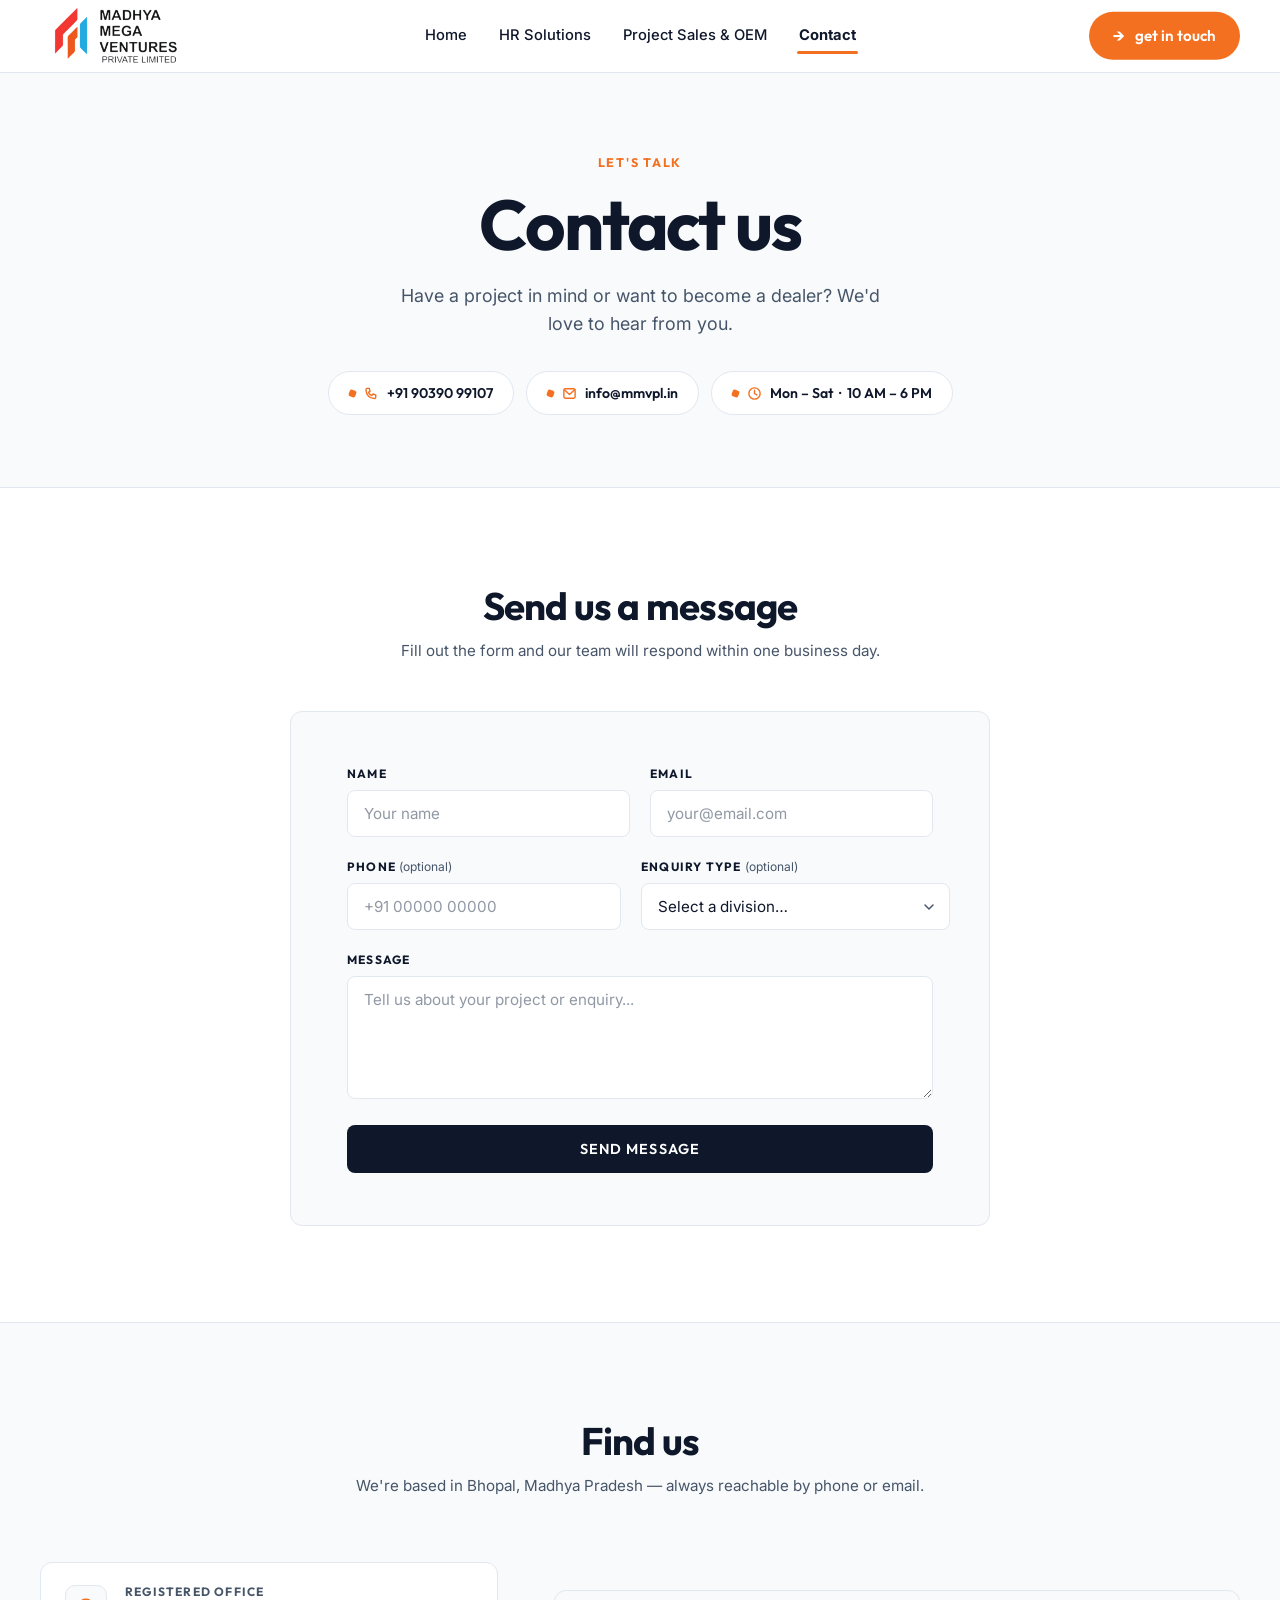
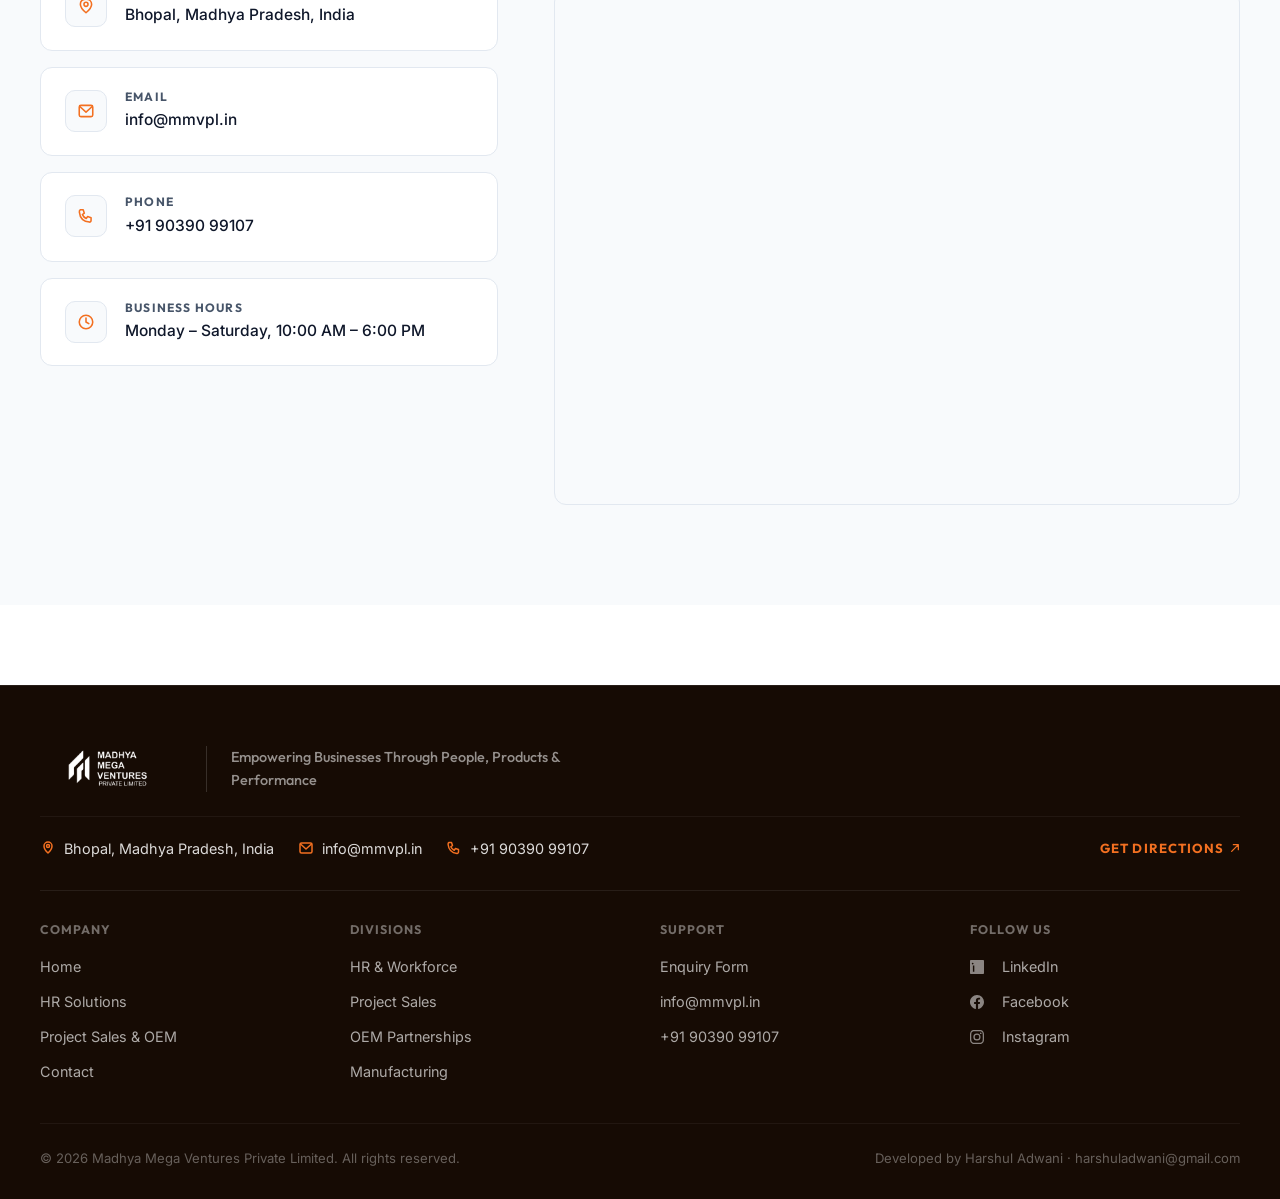
==== Contact.html @ 1be4a516 "updated website" ====
<!DOCTYPE html>
<html lang="en">
<head>
  <meta charset="UTF-8" />
  <meta name="viewport" content="width=device-width, initial-scale=1.0" />
  <title>Contact Us — Madhya Mega Ventures Pvt Ltd</title>
  <meta name="description" content="Get in touch with MMVPL for HR & staffing, electrical & hardware project enquiries, OEM partnerships, or manufacturing orders. Based in Bhopal, Madhya Pradesh." />
  <link rel="preconnect" href="https://fonts.googleapis.com">
  <link rel="preconnect" href="https://fonts.gstatic.com" crossorigin>
  <link href="https://fonts.googleapis.com/css2?family=DM+Serif+Display&family=Outfit:wght@500;600;700;800&family=Inter:wght@400;500;600&display=swap" rel="stylesheet">
  <link rel="stylesheet" href="style.css" />
  <style>
    /* ── Scroll reveal ── */
    .reveal { opacity:0; transform:translateY(32px); transition: opacity .7s cubic-bezier(0.22,1,0.36,1), transform .7s cubic-bezier(0.22,1,0.36,1); }
    .reveal.visible { opacity:1; transform:none; }
    .d1{transition-delay:.08s} .d2{transition-delay:.18s} .d3{transition-delay:.28s} .d4{transition-delay:.38s}

    /* ── Page hero ── */
    .contact-hero {
      padding: 80px 0 72px;
      text-align: center;
      border-bottom: 1px solid var(--line);
      background: var(--bg-soft);
    }
    .contact-eyebrow {
      font-family: var(--ff-display);
      font-size: 0.78rem;
      font-weight: 700;
      letter-spacing: 0.14em;
      text-transform: uppercase;
      color: var(--accent);
      margin-bottom: 14px;
    }
    .contact-hero h1 {
      font-size: clamp(2.8rem, 5.5vw, 4.4rem);
      line-height: 1.06;
      letter-spacing: -0.03em;
      max-width: 18ch;
      margin: 0 auto;
    }
    .contact-hero .lede {
      margin: 20px auto 0;
      max-width: 46ch;
      text-align: center;
    }
    .hero-chips {
      display: flex;
      gap: 12px;
      justify-content: center;
      flex-wrap: wrap;
      margin-top: 32px;
    }
    .chip {
      display: inline-flex;
      align-items: center;
      gap: 8px;
      padding: 10px 20px;
      border-radius: var(--radius-pill);
      border: 1px solid var(--line);
      background: var(--bg);
      font-family: var(--ff-display);
      font-size: 0.88rem;
      font-weight: 600;
      color: var(--ink);
      text-decoration: none;
      transition: border-color .2s, background .2s, transform .2s;
    }
    .chip svg { width:15px; height:15px; color:var(--accent); flex-shrink:0; }
    .chip:hover { background: var(--card); border-color: var(--accent); transform: translateY(-2px); }

    /* ── Section 1: Form (centred) ── */
    .form-section {
      padding: 96px 0;
    }
    .form-section .container {
      max-width: 780px;
    }
    .form-section-head {
      text-align: center;
      margin-bottom: 48px;
    }
    .form-section-head h2 {
      font-size: clamp(1.8rem, 3vw, 2.4rem);
      margin-bottom: 10px;
    }
    .form-section-head p {
      font-size: 0.95rem;
      color: var(--ink-soft);
    }

    /* form panel */
    .form-panel {
      background: var(--bg-soft);
      border: 1px solid var(--line);
      border-radius: var(--radius-lg);
      padding: 52px 56px;
    }
    .form-row-split {
      display: grid;
      grid-template-columns: 1fr 1fr;
      gap: 20px;
    }
    .form-row {
      display: flex;
      flex-direction: column;
      gap: 7px;
      margin-bottom: 22px;
    }
    .form-row label {
      font-family: var(--ff-display);
      font-weight: 700;
      font-size: 0.75rem;
      letter-spacing: 0.1em;
      text-transform: uppercase;
      color: var(--ink);
    }
    .form-optional {
      font-weight: 400;
      font-size: 0.75rem;
      color: var(--ink-soft);
      text-transform: none;
      letter-spacing: 0;
      font-family: var(--ff-body);
    }
    .form-row input,
    .form-row textarea,
    .form-row select {
      font-family: var(--ff-body);
      font-size: 0.95rem;
      padding: 13px 16px;
      border-radius: var(--radius-md);
      border: 1px solid var(--line);
      background: var(--bg);
      color: var(--ink);
      resize: vertical;
      transition: border-color .18s, box-shadow .18s;
    }
    .form-row input::placeholder,
    .form-row textarea::placeholder { color: var(--ink-soft); opacity: .6; }
    .form-row input:focus,
    .form-row textarea:focus,
    .form-row select:focus {
      outline: none;
      border-color: var(--accent);
      box-shadow: 0 0 0 3px color-mix(in srgb, var(--accent) 15%, transparent);
    }
    .form-row select {
      appearance: none;
      background-image: url("data:image/svg+xml,%3Csvg xmlns='http://www.w3.org/2000/svg' width='12' height='12' viewBox='0 0 12 12'%3E%3Cpath d='M2 4l4 4 4-4' stroke='%23475569' stroke-width='1.5' fill='none' stroke-linecap='round' stroke-linejoin='round'/%3E%3C/svg%3E");
      background-repeat: no-repeat;
      background-position: right 14px center;
      padding-right: 38px;
      cursor: pointer;
    }
    .form-submit-btn {
      width: 100%;
      justify-content: center;
      font-size: 0.9rem;
      letter-spacing: 0.07em;
      padding: 15px 32px;
      border-radius: var(--radius-md);
      margin-top: 4px;
    }
    .form-success {
      margin-top: 16px;
      padding: 14px 18px;
      border-radius: var(--radius-md);
      background: #ECFDF5;
      border: 1px solid #6EE7B7;
      color: #065F46;
      font-weight: 600;
      font-size: 0.92rem;
      text-align: center;
    }
    body.dark-mode .form-success {
      background: rgba(6,95,70,.2);
      border-color: rgba(110,231,183,.3);
      color: #6EE7B7;
    }

    /* ── Divider between sections ── */
    .section-divider {
      border: none;
      height: 1px;
      background: var(--line);
      margin: 0;
    }

    /* ── Section 2: Info + Map ── */
    .info-section {
      padding: 96px 0 100px;
      background: var(--bg-soft);
    }
    .info-section-head {
      text-align: center;
      margin-bottom: 64px;
    }
    .info-section-head h2 {
      font-size: clamp(1.8rem, 3vw, 2.4rem);
      margin-bottom: 10px;
    }
    .info-section-head p { font-size: 0.95rem; color: var(--ink-soft); }

    .info-map-grid {
      display: grid;
      grid-template-columns: 1fr 1.5fr;
      gap: 56px;
      align-items: start;
    }

    /* Info cards */
    .info-cards {
      display: flex;
      flex-direction: column;
      gap: 16px;
    }
    .info-card {
      display: flex;
      align-items: flex-start;
      gap: 18px;
      padding: 22px 24px;
      border-radius: var(--radius-lg);
      background: var(--bg);
      border: 1px solid var(--line);
      transition: border-color .2s, transform .2s;
    }
    .info-card:hover { border-color: var(--accent); transform: translateX(4px); }
    .info-card-icon {
      display: flex; align-items: center; justify-content: center;
      width: 42px; height: 42px;
      border-radius: 10px;
      background: var(--bg-soft);
      border: 1px solid var(--line);
      flex-shrink: 0;
      color: var(--accent);
    }
    .info-card-icon svg { width: 18px; height: 18px; }
    .info-card-body h4 {
      font-size: 0.75rem;
      font-family: var(--ff-display);
      font-weight: 700;
      letter-spacing: 0.1em;
      text-transform: uppercase;
      color: var(--ink-soft);
      margin-bottom: 4px;
    }
    .info-card-body p,
    .info-card-body a {
      font-size: 0.97rem;
      color: var(--ink);
      font-weight: 500;
    }
    .info-card-body a:hover { color: var(--accent); }

    /* Map */
    .map-frame {
      border-radius: var(--radius-lg);
      overflow: hidden;
      border: 1px solid var(--line);
      aspect-ratio: 4/3;
    }
    .map-frame iframe { width: 100%; height: 100%; border: 0; display: block; }

    /* ── Responsive ── */
    @media (max-width: 900px) {
      .info-map-grid { grid-template-columns: 1fr; gap: 40px; }
    }
    @media (max-width: 640px) {
      .form-panel { padding: 32px 24px; }
      .form-row-split { grid-template-columns: 1fr; }
    }
  </style>
</head>
<body data-accent="orange">

  <!-- NAV -->
  <header class="site-header">
    <nav class="nav" aria-label="Primary">
      <a href="index.html" class="brand" aria-label="MMVPL home">
        <img class="brand-mark" src="images/logo-full.png" alt="MMVPL logo" />
      </a>
      <ul class="nav-links">
        <li><a href="index.html">Home</a></li>
        <li><a href="hr-solutions.html">HR Solutions</a></li>
        <li><a href="project-sales-oem.html">Project Sales &amp; OEM</a></li>
        <li><a href="contact.html" aria-current="page">Contact</a></li>
      </ul>
      <a href="contact.html" class="btn btn-accent nav-cta">
        <span class="btn-arrow" aria-hidden="true">→</span>
        get in touch
      </a>
      <button class="nav-toggle" aria-label="Open menu" aria-expanded="false">
        <svg viewBox="0 0 18 18" fill="none"><path d="M2 5h14M2 9h14M2 13h14" stroke="currentColor" stroke-width="1.6" stroke-linecap="round"/></svg>
      </button>
      <div class="nav-drawer">
        <ul>
          <li><a href="index.html">Home</a></li>
          <li><a href="hr-solutions.html">HR Solutions</a></li>
          <li><a href="project-sales-oem.html">Project Sales &amp; OEM</a></li>
          <li><a href="contact.html" aria-current="page">Contact</a></li>
        </ul>
        <a href="contact.html" class="btn btn-accent nav-cta">
          <span class="btn-arrow" aria-hidden="true">→</span>
          get in touch
        </a>
      </div>
    </nav>
  </header>

  <main>

    <!-- ============================================================
         HERO
    ============================================================ -->
    <section class="contact-hero">
      <div class="container">
        <p class="contact-eyebrow">Let's talk</p>
        <h1 class="section-heading" style="text-align:center; border-left:none; padding-left:0; border-bottom: none;">Contact us</h1>
        <p class="lede">Have a project in mind or want to become a dealer? We'd love to hear from you.</p>
        <div class="hero-chips">
          <a href="tel:+919039099107" class="chip">
            <svg viewBox="0 0 16 16" fill="none" stroke="currentColor" stroke-width="1.5" stroke-linecap="round" stroke-linejoin="round"><path d="M3 2.5L5.5 2.5L6.5 5.5L4.8 6.8C5.5 8.4 6.6 9.5 8.2 10.2L9.5 8.5L12.5 9.5V12C12.5 12.8 11.8 13.5 11 13.4C6 12.9 2.6 9.5 2.1 4.5C2 3.7 2.2 2.9 3 2.5Z"/></svg>
            +91 90390 99107
          </a>
          <a href="mailto:info@mmvpl.in" class="chip">
            <svg viewBox="0 0 16 16" fill="none" stroke="currentColor" stroke-width="1.5" stroke-linecap="round" stroke-linejoin="round"><rect x="2" y="3" width="12" height="10" rx="1.5"/><path d="M2.5 4L8 9L13.5 4"/></svg>
            info@mmvpl.in
          </a>
          <span class="chip" style="cursor:default; pointer-events:none;">
            <svg viewBox="0 0 16 16" fill="none" stroke="currentColor" stroke-width="1.5" stroke-linecap="round" stroke-linejoin="round"><circle cx="8" cy="8" r="6"/><path d="M8 4.5V8L10.5 9.5"/></svg>
            Mon – Sat &nbsp;·&nbsp; 10 AM – 6 PM
          </span>
        </div>
      </div>
    </section>

    <!-- ============================================================
         SECTION 1 — FORM (centred)
    ============================================================ -->
    <section class="form-section">
      <div class="container">
        <div class="form-section-head reveal">
          <h2>Send us a message</h2>
          <p>Fill out the form and our team will respond within one business day.</p>
        </div>
        <div class="form-panel reveal">
          <form class="enquiry-form">
            <div class="form-row-split">
              <div class="form-row">
                <label for="name">Name</label>
                <input type="text" id="name" name="name" required autocomplete="name" placeholder="Your name" />
              </div>
              <div class="form-row">
                <label for="email">Email</label>
                <input type="email" id="email" name="email" required autocomplete="email" placeholder="your@email.com" />
              </div>
            </div>
            <div class="form-row-split">
              <div class="form-row">
                <label for="phone">Phone <span class="form-optional">(optional)</span></label>
                <input type="tel" id="phone" name="phone" autocomplete="tel" placeholder="+91 00000 00000" />
              </div>
              <div class="form-row">
                <label for="enquiry-type">Enquiry type <span class="form-optional">(optional)</span></label>
                <select id="enquiry-type" name="enquiry-type">
                  <option value="" disabled selected>Select a division…</option>
                  <option value="hr">HR &amp; Workforce Solutions</option>
                  <option value="project-sales">Project Sales &amp; Electrical Hardware</option>
                  <option value="oem">OEM Procurement Partnerships</option>
                  <option value="manufacturing">Manufacturing</option>
                  <option value="other">Other / General</option>
                </select>
              </div>
            </div>
            <div class="form-row">
              <label for="message">Message</label>
              <textarea id="message" name="message" rows="5" required placeholder="Tell us about your project or enquiry..."></textarea>
            </div>
            <button type="submit" class="btn btn-primary form-submit-btn">SEND MESSAGE</button>
            <p class="form-success" hidden role="status">Thanks — your message has been received. We'll be in touch soon.</p>
          </form>
        </div>
      </div>
    </section>

    <hr class="section-divider" />

    <!-- ============================================================
         SECTION 2 — INFO + MAP
    ============================================================ -->
    <section class="info-section">
      <div class="container">
        <div class="info-section-head reveal">
          <h2>Find us</h2>
          <p>We're based in Bhopal, Madhya Pradesh — always reachable by phone or email.</p>
        </div>
        <div class="info-map-grid">

          <!-- Info cards -->
          <div class="info-cards">
            <div class="info-card reveal d1">
              <div class="info-card-icon">
                <svg viewBox="0 0 16 16" fill="none" stroke="currentColor" stroke-width="1.4" stroke-linecap="round" stroke-linejoin="round"><path d="M8 14C8 14 13 10 13 6.5C13 3.5 10.8 2 8 2C5.2 2 3 3.5 3 6.5C3 10 8 14 8 14Z"/><circle cx="8" cy="6.5" r="1.8"/></svg>
              </div>
              <div class="info-card-body">
                <h4>Registered Office</h4>
                <p>Bhopal, Madhya Pradesh, India</p>
              </div>
            </div>
            <div class="info-card reveal d2">
              <div class="info-card-icon">
                <svg viewBox="0 0 16 16" fill="none" stroke="currentColor" stroke-width="1.4" stroke-linecap="round" stroke-linejoin="round"><rect x="2" y="3" width="12" height="10" rx="1.5"/><path d="M2.5 4L8 9L13.5 4"/></svg>
              </div>
              <div class="info-card-body">
                <h4>Email</h4>
                <a href="mailto:info@mmvpl.in">info@mmvpl.in</a>
              </div>
            </div>
            <div class="info-card reveal d3">
              <div class="info-card-icon">
                <svg viewBox="0 0 16 16" fill="none" stroke="currentColor" stroke-width="1.4" stroke-linecap="round" stroke-linejoin="round"><path d="M3 2.5L5.5 2.5L6.5 5.5L4.8 6.8C5.5 8.4 6.6 9.5 8.2 10.2L9.5 8.5L12.5 9.5V12C12.5 12.8 11.8 13.5 11 13.4C6 12.9 2.6 9.5 2.1 4.5C2 3.7 2.2 2.9 3 2.5Z"/></svg>
              </div>
              <div class="info-card-body">
                <h4>Phone</h4>
                <a href="tel:+919039099107">+91 90390 99107</a>
              </div>
            </div>
            <div class="info-card reveal d4">
              <div class="info-card-icon">
                <svg viewBox="0 0 16 16" fill="none" stroke="currentColor" stroke-width="1.4" stroke-linecap="round" stroke-linejoin="round"><circle cx="8" cy="8" r="6"/><path d="M8 4.5V8L10.5 9.5"/></svg>
              </div>
              <div class="info-card-body">
                <h4>Business Hours</h4>
                <p>Monday – Saturday, 10:00 AM – 6:00 PM</p>
              </div>
            </div>
          </div>

          <!-- Map -->
          <div class="map-frame reveal d2">
            <iframe
              title="MMVPL location map — Bhopal, Madhya Pradesh"
              src="https://www.google.com/maps?q=Bhopal,Madhya+Pradesh,India&output=embed"
              loading="lazy"
              referrerpolicy="no-referrer-when-downgrade">
            </iframe>
          </div>

        </div>
      </div>
    </section>

  </main>

  <!-- FOOTER -->
  <footer class="site-footer">
    <div class="container">
      <div class="footer-top">
        <a href="index.html" class="brand" aria-label="MMVPL home">
          <img class="brand-mark" src="images/logo-full.png" alt="MMVPL logo" style="transform:none;height:45px;width:auto;" />
        </a>
        <div class="tagline">Empowering Businesses Through People, Products &amp; Performance</div>
      </div>
      <div class="footer-contact-bar">
        <div class="footer-contact-items">
          <div class="footer-contact-item">
            <svg viewBox="0 0 16 16" fill="none" stroke="currentColor" stroke-width="1.5" stroke-linecap="round" stroke-linejoin="round"><path d="M12 6c0 3.5-4 7-4 7s-4-3.5-4-7a4 4 0 1 1 8 0z"/><circle cx="8" cy="6" r="1.5"/></svg>
            <span>Bhopal, Madhya Pradesh, India</span>
          </div>
          <div class="footer-contact-item">
            <svg viewBox="0 0 16 16" fill="none" stroke="currentColor" stroke-width="1.5" stroke-linecap="round" stroke-linejoin="round"><rect x="2" y="3" width="12" height="10" rx="1.5"/><path d="M2.5 4L8 9L13.5 4"/></svg>
            <a href="mailto:info@mmvpl.in">info@mmvpl.in</a>
          </div>
          <div class="footer-contact-item">
            <svg viewBox="0 0 16 16" fill="none" stroke="currentColor" stroke-width="1.5" stroke-linecap="round" stroke-linejoin="round"><path d="M3 2.5L5.5 2.5L6.5 5.5L4.8 6.8C5.5 8.4 6.6 9.5 8.2 10.2L9.5 8.5L12.5 9.5V12C12.5 12.8 11.8 13.5 11 13.4C6 12.9 2.6 9.5 2.1 4.5C2 3.7 2.2 2.9 3 2.5Z"/></svg>
            <a href="tel:+919039099107">+91 90390 99107</a>
          </div>
        </div>
        <a href="https://maps.google.com/?q=Bhopal,Madhya+Pradesh,India" target="_blank" rel="noopener noreferrer" class="get-directions-btn">
          Get Directions
          <svg viewBox="0 0 12 12" fill="none" stroke="currentColor" stroke-width="1.5" style="width:10px;height:10px;"><path d="M2 10L10 2M10 2H4M10 2V8" stroke-linecap="round" stroke-linejoin="round"/></svg>
        </a>
      </div>
      <hr class="footer-divider" />
      <div class="footer-cols">
        <div class="footer-col">
          <h4>Company</h4>
          <ul>
            <li><a href="index.html">Home</a></li>
            <li><a href="hr-solutions.html">HR Solutions</a></li>
            <li><a href="project-sales-oem.html">Project Sales &amp; OEM</a></li>
            <li><a href="contact.html">Contact</a></li>
          </ul>
        </div>
        <div class="footer-col">
          <h4>Divisions</h4>
          <ul>
            <li><a href="hr-solutions.html">HR &amp; Workforce</a></li>
            <li><a href="project-sales-oem.html">Project Sales</a></li>
            <li><a href="project-sales-oem.html">OEM Partnerships</a></li>
            <li><a href="project-sales-oem.html">Manufacturing</a></li>
          </ul>
        </div>
        <div class="footer-col">
          <h4>Support</h4>
          <ul>
            <li><a href="contact.html">Enquiry Form</a></li>
            <li><a href="mailto:info@mmvpl.in">info@mmvpl.in</a></li>
            <li><a href="tel:+919039099107">+91 90390 99107</a></li>
          </ul>
        </div>
        <div class="footer-col">
          <h4>Follow Us</h4>
          <ul>
            <li><a href="#" class="social-link"><svg viewBox="0 0 16 16" fill="currentColor" style="width:14px;height:14px;margin-right:8px;display:inline-block;vertical-align:middle;"><path d="M0 1.146C0 .513.526 0 1.175 0h13.65C15.474 0 16 .513 16 1.146v13.708c0 .633-.526 1.146-1.175 1.146H1.175C.526 16 0 15.487 0 14.854V1.146zm4.943 12.248V6.169H3.3V13.39h1.643zm-1.88-8.29c.566 0 1.02-.454 1.02-1.02 0-.565-.454-1.018-1.02-1.018-.566 0-1.019.453-1.019 1.019 0 .566.453 1.02 1.019 1.02zM13.39 13.39h-1.643V10.8c0-.617-.012-1.412-.86-1.412-.86 0-.992.673-.992 1.368v2.634H8.252V6.169h1.578v.981h.022c.22-.416.757-.854 1.554-.854 1.663 0 1.97 1.095 1.97 2.518v4.576z"/></svg><span>LinkedIn</span></a></li>
            <li><a href="#" class="social-link"><svg viewBox="0 0 16 16" fill="currentColor" style="width:14px;height:14px;margin-right:8px;display:inline-block;vertical-align:middle;"><path d="M16 8.049c0-4.446-3.582-8.05-8-8.05C3.58 0-.02 3.603-.02 8.05c0 4.017 2.926 7.347 6.75 7.951v-5.625h-2.03V8.05H6.73V6.275c0-2.017 1.194-3.136 3.028-3.136.878 0 1.8.158 1.8.158v1.97h-1.009c-.993 0-1.303.621-1.303 1.258v1.51h2.218l-.354 2.326H9.25V16c3.824-.604 6.75-3.934 6.75-7.951z"/></svg><span>Facebook</span></a></li>
            <li><a href="#" class="social-link"><svg viewBox="0 0 16 16" fill="currentColor" style="width:14px;height:14px;margin-right:8px;display:inline-block;vertical-align:middle;"><path d="M8 0C5.829 0 5.556.01 4.703.048 3.85.088 3.269.222 2.76.42a3.917 3.917 0 0 0-1.417.923A3.917 3.917 0 0 0 .42 2.76C.222 3.268.087 3.85.048 4.7.01 5.555 0 5.827 0 8.001c0 2.172.01 2.444.048 3.297.04.852.174 1.433.372 1.942.205.526.478.972.923 1.417.444.445.89.719 1.416.923.51.198 1.09.333 1.942.372C5.555 15.99 5.827 16 8 16s2.444-.01 3.298-.048c.851-.04 1.434-.174 1.943-.372a3.916 3.916 0 0 0 1.416-.923c.445-.445.718-.891.923-1.417.197-.509.332-1.09.372-1.942C15.99 10.445 16 10.173 16 8s-.01-2.445-.048-3.299c-.04-.851-.175-1.433-.372-1.941a3.926 3.926 0 0 0-.923-1.417A3.911 3.911 0 0 0 13.24.42c-.51-.198-1.092-.333-1.943-.372C10.443.01 10.172 0 7.998 0h.003zm-.717 1.442h.718c2.136 0 2.389.007 3.232.046.78.035 1.204.166 1.486.275.373.145.64.319.92.599.28.28.453.546.598.92.11.281.24.705.275 1.485.039.843.047 1.096.047 3.231s-.008 2.389-.047 3.232c-.035.78-.166 1.203-.275 1.485a2.47 2.47 0 0 1-.599.919c-.28.28-.546.453-.92.598-.28.11-.704.24-1.485.276-.843.038-1.096.047-3.232.047s-2.39-.009-3.233-.047c-.78-.036-1.203-.166-1.485-.276a2.478 2.478 0 0 1-.92-.598 2.48 2.48 0 0 1-.6-.92c-.109-.281-.24-.705-.275-1.485-.038-.843-.046-1.096-.046-3.233 0-2.136.008-2.388.046-3.231.036-.78.166-1.204.276-1.486.145-.373.319-.64.599-.92.28-.28.546-.453.92-.598.282-.11.705-.24 1.485-.276.738-.034 1.024-.044 2.515-.045v.002zm4.988 1.328a.96.96 0 1 0 0 1.92.96.96 0 0 0 0-1.92zm-4.27 1.122a4.109 4.109 0 1 0 0 8.217 4.109 4.109 0 0 0 0-8.217zm0 1.441a2.667 2.667 0 1 1 0 5.334 2.667 2.667 0 0 1 0-5.334z"/></svg><span>Instagram</span></a></li>
          </ul>
        </div>
      </div>
      <div class="footer-bottom">
        <span>&copy; 2026 Madhya Mega Ventures Private Limited. All rights reserved.</span>
        <span>Developed by <span class="developer-credit">Harshul Adwani</span> &middot; harshuladwani@gmail.com</span>
      </div>
    </div>
  </footer>

  <script src="script.js"></script>
  <script>
    const revealEls = document.querySelectorAll('.reveal');
    const io = new IntersectionObserver((entries) => {
      entries.forEach(e => { if (e.isIntersecting) { e.target.classList.add('visible'); io.unobserve(e.target); } });
    }, { threshold: 0.12 });
    revealEls.forEach(el => io.observe(el));
  </script>
</body>
</html>
---- style.css ----
/* ============================================================
   MMVPL — Shared Stylesheet
   Tokens, layout, components. Per-page accent via [data-accent].
   ============================================================ */

/* ── Design tokens ── */
:root {
  --bg:         #FFFFFF;
  --bg-soft:    #F8FAFC;
  --header-bg:  rgba(255,255,255,0.85);
  --ink:        #0F172A;
  --ink-soft:   #475569;
  --card:       #F1F5F9;
  --card-deep:  #E2E8F0;
  --line:       #E2E8F0;

  --orange:     #F37021;
  --red:        #E8472B;
  --cyan:       #0EA5E9;

  --accent:     var(--orange);
  --accent-ink: #FFFFFF;
  --footer-bg:  #160B04;

  --radius-lg:   12px;
  --radius-md:   8px;
  --radius-pill: 999px;

  --container: 1600px;
  --gutter:    clamp(16px, 4vw, 40px);

  --ff-display: 'Outfit', sans-serif;
  --ff-body:    'Inter', sans-serif;
}

/* ── Dark mode ── */
body.dark-mode {
  --bg:        #0A0D14;
  --bg-soft:   #0E121E;
  --header-bg: rgba(10,13,20,0.85);
  --ink:       #F1F5F9;
  --ink-soft:  #94A3B8;
  --card:      #151A26;
  --card-deep: #1E2536;
  --line:      #1E2536;
  --orange:    #FF7D30;
  --red:       #FF5A3C;
  --cyan:      #00B4D8;
}

body[data-accent="red"]  { --accent: var(--red);  --footer-bg: #180504; }
body[data-accent="cyan"] { --accent: var(--cyan); --footer-bg: #041016; }

/* ============================================================
   Reset & Base
   ============================================================ */

*, *::before, *::after { margin: 0; padding: 0; box-sizing: border-box; }

html { scroll-behavior: smooth; }

body {
  font-family: var(--ff-body);
  background: var(--bg);
  color: var(--ink);
  font-size: 16px;
  line-height: 1.6;
  -webkit-font-smoothing: antialiased;
  transition: background-color 0.3s ease, color 0.3s ease;
}

/* Theme-switch transitions on key containers only (not every element) */
header, main, footer, section,
.card, .div-card, .pillar-card, .vm-card, .btn, .nav-drawer {
  transition: background-color 0.3s ease, color 0.3s ease,
              border-color 0.3s ease, box-shadow 0.3s ease;
}

img, svg { display: block; max-width: 100%; }
a { color: inherit; text-decoration: none; }
ul { list-style: none; }
button { font-family: inherit; cursor: pointer; border: none; background: none; }

:focus-visible {
  outline: 3px solid var(--accent);
  outline-offset: 3px;
  border-radius: 4px;
}

@media (prefers-reduced-motion: reduce) {
  *, *::before, *::after {
    animation-duration: 0.01ms !important;
    transition-duration: 0.01ms !important;
    scroll-behavior: auto !important;
  }
}

.container {
  max-width: var(--container);
  margin: 0 auto;
  padding: 0 var(--gutter);
}

.visually-hidden {
  position: absolute;
  width: 1px; height: 1px;
  margin: -1px; overflow: hidden;
  clip: rect(0,0,0,0); white-space: nowrap;
}

/* ============================================================
   Typography
   ============================================================ */

h1, h2, h3, h4 {
  font-family: var(--ff-display);
  font-weight: 700;
  letter-spacing: -0.02em;
  line-height: 1.15;
  color: var(--ink);
}

.section-heading {
  padding-left: 18px;
  border-left: 4px solid var(--accent);
  margin-top: 0 !important;
}

.panel-heading {
  padding-top: 14px;
  border-top: 3px solid var(--accent);
  margin-top: 0 !important;
}

p { color: var(--ink-soft); }

.lede {
  font-size: clamp(1rem, 1.4vw, 1.2rem);
  color: var(--ink-soft);
  max-width: 48ch;
}

/* ============================================================
   Buttons
   ============================================================ */

.btn {
  display: inline-flex;
  align-items: center;
  gap: 10px;
  font-family: var(--ff-display);
  font-weight: 600;
  font-size: 0.95rem;
  padding: 12px 24px;
  border-radius: var(--radius-pill);
  white-space: nowrap;
  transition: transform 0.2s ease, box-shadow 0.2s ease, background-color 0.2s ease;
}

.btn-primary { background: var(--ink); color: var(--bg); }
.btn-primary:hover {
  transform: translateY(-2px);
  box-shadow: 0 6px 16px -4px rgba(15,23,42,0.15);
}

.btn-accent { background: var(--accent); color: var(--accent-ink); }
.btn-accent:hover {
  transform: translateY(-2px);
  box-shadow: 0 6px 16px -4px var(--accent);
}

.btn-ghost { background: var(--card); color: var(--ink); border: 1px solid var(--line); }
.btn-ghost:hover { background: var(--card-deep); }

.btn-icon {
  display: inline-flex;
  align-items: center;
  justify-content: center;
  width: 22px; height: 22px;
  border-radius: 50%;
  background: rgba(255,255,255,0.2);
  color: inherit;
  flex-shrink: 0;
}
.btn-icon svg { width: 11px; height: 11px; }

.btn-arrow { font-size: 1.1rem; line-height: 1; transition: transform 0.2s ease; }
.btn:hover .btn-arrow { transform: translateX(4px); }

/* ============================================================
   Header / Nav
   ============================================================ */

.site-header {
  position: sticky;
  top: 0;
  z-index: 100;
  background: var(--header-bg);
  backdrop-filter: blur(12px);
  -webkit-backdrop-filter: blur(12px);
  border-bottom: 1px solid var(--line);
}

/* Nav is relative so the drawer can break out via position:fixed on mobile */
.nav {
  position: relative;
  max-width: var(--container);
  margin: 0 auto;
  display: flex;
  align-items: center;
  justify-content: center;
  height: 72px;
  padding: 0 var(--gutter);
}

.brand {
  position: absolute;
  left: var(--gutter);
  top: 50%;
  transform: translateY(-50%);
  display: flex;
  align-items: center;
  gap: 10px;
  font-family: var(--ff-display);
  font-weight: 700;
  font-size: 1.05rem;
}

.brand-mark {
  height: 70px;
  width: auto;
  flex-shrink: 0;
  transform: translateX(-30px);
}

.nav-links {
  display: flex;
  align-items: center;
  gap: 28px;
  font-weight: 500;
  font-size: 0.92rem;
}

.nav-links a {
  position: relative;
  padding: 6px 2px;
  transition: color 0.15s ease;
}
.nav-links a:hover { color: var(--accent); }
.nav-links a[aria-current="page"] { color: var(--ink); font-weight: 700; }
.nav-links a[aria-current="page"]::after {
  content: "";
  position: absolute;
  left: 0; right: 0; bottom: -4px;
  height: 3px;
  border-radius: 2px;
  background: var(--accent);
}

.nav-cta {
  position: absolute;
  right: var(--gutter);
  top: 50%;
  transform: translateY(-50%);
  flex-shrink: 0;
}

.nav-toggle {
  display: none;
  position: absolute;
  right: var(--gutter);
  top: 50%;
  transform: translateY(-50%);
  width: 42px; height: 42px;
  align-items: center;
  justify-content: center;
  border-radius: 50%;
  background: var(--card);
}
.nav-toggle svg { width: 18px; height: 18px; }

/* ── Mobile drawer ── */
/* Fixed so it escapes any overflow:hidden on parent elements */
.nav-drawer {
  display: none;
  position: fixed;
  top: 72px;
  left: var(--gutter);
  right: var(--gutter);
  background: var(--bg-soft);
  border: 1px solid var(--line);
  border-radius: var(--radius-md);
  padding: 20px;
  box-shadow: 0 12px 32px -8px rgba(0,0,0,0.18);
  z-index: 99;
}
.nav-drawer.open { display: block; }
.nav-drawer ul {
  display: flex;
  flex-direction: column;
  gap: 16px;
  font-family: var(--ff-display);
  font-weight: 600;
  font-size: 1.05rem;
}
.nav-drawer a[aria-current="page"] { color: var(--accent); }
.nav-drawer .nav-cta { position: static; transform: none; margin-top: 20px; display: block; }
.nav-drawer .btn { width: 100%; justify-content: center; }

/* ============================================================
   Hero
   ============================================================ */

.hero {
  position: relative;
  padding: 80px 0 100px;
  overflow: hidden;
}

.hero-grid {
  position: relative;
  display: grid;
  grid-template-columns: 1.15fr 1fr;
  gap: 48px;
  align-items: center;
}

.hero-content { position: relative; z-index: 1; }

.hero-content h1 {
  font-family: var(--ff-display);
  font-size: clamp(2rem, 4.4vw, 3.9rem);
  font-weight: 400;
  letter-spacing: -0.01em;
  line-height: 1.1;
  margin: 0 0 24px;
}

.hero-content .lede { margin-bottom: 32px; }

.hero-actions {
  display: flex;
  align-items: center;
  gap: 16px;
  flex-wrap: wrap;
}

.hero-visual {
  position: absolute;
  top: 0; right: 0;
  width: 52%; height: 100%;
  pointer-events: none;
  z-index: 0;
}

.hero-geo { width: 100%; height: 100%; display: block; }

/* ── Hero trust badges ── */
.hero-badges {
  display: flex;
  gap: 10px;
  margin-top: 32px;
  flex-wrap: wrap;
}
.hero-badge {
  display: inline-flex;
  align-items: center;
  gap: 8px;
  padding: 7px 14px;
  border-radius: var(--radius-pill);
  border: 1px solid var(--line);
  background: var(--card);
  font-family: var(--ff-display);
  font-size: 0.8rem;
  font-weight: 600;
  color: var(--ink);
}
.hero-badge svg { width: 14px; height: 14px; color: var(--accent); flex-shrink: 0; }

/* ── Hero animations ── */
@keyframes heroFadeUp {
  from { opacity: 0; transform: translateY(24px); }
  to   { opacity: 1; transform: none; }
}
.hero-content h1    { animation: heroFadeUp .8s ease .1s  both; }
.hero-content .lede { animation: heroFadeUp .8s ease .25s both; }
.hero-actions       { animation: heroFadeUp .8s ease .4s  both; }
.hero-badges        { animation: heroFadeUp .8s ease .55s both; }

@keyframes geoFloat {
  0%, 100% { transform: translateY(0) rotate(0deg); }
  50%       { transform: translateY(-14px) rotate(1.5deg); }
}
.hero-geo { animation: geoFloat 9s ease-in-out infinite; }

/* ============================================================
   Ticker / marquee
   ============================================================ */

.ticker-wrap {
  overflow: hidden;
  border-top: 1px solid var(--line);
  border-bottom: 1px solid var(--line);
  padding: 14px 0;
  background: var(--bg-soft);
}
.ticker-track {
  display: flex;
  width: max-content;
  animation: ticker 28s linear infinite;
}
.ticker-track:hover { animation-play-state: paused; }
@keyframes ticker {
  from { transform: translateX(0); }
  to   { transform: translateX(-50%); }
}
.ticker-item {
  display: flex;
  align-items: center;
  gap: 10px;
  padding: 0 40px;
  font-family: var(--ff-display);
  font-size: 0.88rem;
  font-weight: 600;
  color: var(--ink-soft);
  white-space: nowrap;
}
.ticker-dot {
  width: 6px; height: 6px;
  border-radius: 50%;
  background: var(--accent);
  flex-shrink: 0;
}

/* ============================================================
   Section helpers
   ============================================================ */

.section { padding: 64px 0; }

.section-head { max-width: 640px; margin-bottom: 44px; }
.section-head h2 { font-size: clamp(2rem, 4.6vw, 3.4rem); margin-top: 14px; }

/* ============================================================
   Stats strip
   ============================================================ */

.stats-strip {
  padding: 64px 0;
  background: var(--bg-soft);
  border-bottom: 1px solid var(--line);
}
.stats-grid {
  display: grid;
  grid-template-columns: repeat(4, 1fr);
}
.stat-item {
  padding: 20px 32px;
  border-right: 1px solid var(--line);
  text-align: center;
}
.stat-item:last-child { border-right: none; }
.stat-number {
  font-family: var(--ff-display);
  font-size: clamp(2.2rem, 4vw, 3.4rem);
  font-weight: 800;
  letter-spacing: -0.04em;
  color: var(--ink);
  line-height: 1;
}
.stat-number span { color: var(--accent); }
.stat-label {
  font-size: 0.85rem;
  color: var(--ink-soft);
  margin-top: 6px;
  font-weight: 500;
}

/* ============================================================
   Cards (generic — used on subpages)
   ============================================================ */

.card-grid { display: grid; grid-template-columns: repeat(3, 1fr); gap: 22px; }
.card-grid.cols-2 { grid-template-columns: repeat(2, 1fr); }

.card {
  position: relative;
  background: var(--card);
  border: 1px solid var(--line);
  border-radius: var(--radius-lg);
  padding: 32px;
  display: flex;
  flex-direction: column;
  min-height: 320px;
  overflow: hidden;
  transition: transform 0.25s ease, border-color 0.25s ease, box-shadow 0.25s ease;
}
.card:hover {
  transform: translateY(-4px);
  border-color: var(--accent);
  box-shadow: 0 12px 24px -10px rgba(0,0,0,0.12);
}

.card-icon {
  width: 44px; height: 44px;
  border-radius: 50%;
  background: var(--ink);
  color: var(--bg);
  display: flex; align-items: center; justify-content: center;
  margin-bottom: 18px;
  flex-shrink: 0;
}
.card-icon svg { width: 16px; height: 16px; }

.card h3 { font-size: 1.5rem; margin-bottom: 10px; text-transform: lowercase; }
.card p  { font-size: 0.95rem; margin-bottom: 24px; }

.card-link {
  margin-top: auto;
  display: inline-flex;
  align-items: center;
  gap: 10px;
  font-family: var(--ff-display);
  font-weight: 600;
  font-size: 0.9rem;
  color: var(--ink);
  transition: color 0.15s ease, gap 0.15s ease;
}
.card-link:hover { color: var(--accent); gap: 14px; }

.card-shape {
  position: absolute;
  right: -30px; bottom: -30px;
  width: 140px; height: 140px;
  pointer-events: none;
}

/* ============================================================
   List rows (used on subpages)
   ============================================================ */

.row-list { display: flex; flex-direction: column; }

.row-item {
  display: grid;
  grid-template-columns: 64px 1fr auto;
  align-items: center;
  gap: 24px;
  padding: 26px 4px;
  border-bottom: 1px solid var(--line);
}
.row-item:first-child { border-top: 1px solid var(--line); }

.row-index {
  font-family: var(--ff-display);
  font-weight: 700;
  font-size: 1.1rem;
  color: var(--accent);
}
.row-body h3 { font-size: 1.2rem; margin-bottom: 6px; font-weight: 600; }
.row-body p  { font-size: 0.92rem; max-width: 60ch; }

.row-tag {
  font-family: var(--ff-display);
  font-size: 0.8rem;
  font-weight: 600;
  letter-spacing: 0.06em;
  color: var(--ink-soft);
  background: var(--card);
  padding: 8px 16px;
  border-radius: var(--radius-pill);
  white-space: nowrap;
}

/* ============================================================
   Chip cloud (used on subpages)
   ============================================================ */

.chip-cloud { display: flex; flex-wrap: wrap; gap: 12px; }

.chip {
  font-family: var(--ff-display);
  font-weight: 600;
  font-size: 0.9rem;
  padding: 10px 20px;
  border-radius: var(--radius-pill);
  background: var(--card);
  border: 1px solid var(--line);
  display: inline-flex;
  align-items: center;
  gap: 8px;
}
.chip::before {
  content: "";
  width: 7px; height: 7px;
  border-radius: 2px;
  background: var(--accent);
  transform: rotate(20deg);
}

/* ============================================================
   Split layout (used on subpages)
   ============================================================ */

.split { display: grid; grid-template-columns: 1fr 1fr; gap: 48px; align-items: center; }
.split-reverse { direction: rtl; }
.split-reverse > * { direction: ltr; }

.panel {
  background: var(--card);
  border: 1px solid var(--line);
  border-radius: var(--radius-lg);
  padding: 40px;
}
.panel h3 { font-size: 1.6rem; margin-bottom: 12px; }

/* ============================================================
   About section
   ============================================================ */

.about-section { background: var(--bg-soft); }

.about-grid {
  display: grid;
  grid-template-columns: 1.1fr 1fr;
  gap: 64px;
  align-items: start;
}

.about-heading {
  font-size: clamp(1.8rem, 3.4vw, 2.6rem) !important;
  margin-top: 0 !important;
}

.about-lede { margin-top: 20px; max-width: 46ch; }

.about-badges {
  display: flex;
  flex-wrap: wrap;
  gap: 14px;
  margin-top: 36px;
}
.about-badge {
  display: flex;
  align-items: center;
  gap: 12px;
  background: var(--card);
  border: 1px solid var(--line);
  border-radius: var(--radius-md);
  padding: 14px 20px;
  flex: 1 1 calc(50% - 7px);
  min-width: 140px;
}
.about-badge--accent {
  background: var(--ink);
  border-color: var(--ink);
  color: var(--bg-soft);
}
.about-badge-icon {
  width: 32px; height: 32px;
  display: flex; align-items: center; justify-content: center;
  color: var(--accent);
  flex-shrink: 0;
}
.about-badge-icon svg { width: 22px; height: 22px; }
.about-badge-label {
  font-family: var(--ff-display);
  font-size: 0.82rem;
  font-weight: 600;
  line-height: 1.3;
  color: var(--ink-soft);
}
.about-badge--accent .about-badge-label { color: rgba(247,244,237,0.75); }

.about-right { display: flex; flex-direction: column; gap: 20px; }

.vm-card {
  background: var(--card);
  border: 1px solid var(--line);
  border-radius: var(--radius-lg);
  padding: 36px;
}
.vm-card--vision  { border-top: 3px solid var(--accent); }
.vm-card--mission { border-top: 3px solid var(--ink); }

.vm-label {
  display: flex;
  align-items: center;
  gap: 8px;
  font-family: var(--ff-display);
  font-weight: 700;
  font-size: 0.78rem;
  letter-spacing: 0.1em;
  text-transform: uppercase;
  color: var(--ink-soft);
  margin-bottom: 16px;
}
.vm-label-dot {
  width: 8px; height: 8px;
  border-radius: 2px;
  background: var(--accent);
  transform: rotate(20deg);
  flex-shrink: 0;
}
.vm-label-dot--dark { background: var(--ink); }
.vm-text {
  font-family: var(--ff-display);
  font-weight: 700;
  font-size: clamp(1.05rem, 1.5vw, 1.3rem);
  line-height: 1.4;
  color: var(--ink);
}

/* ============================================================
   Divisions grid
   ============================================================ */

.divisions-section { background: var(--bg); }

.div-grid { display: grid; grid-template-columns: repeat(2, 1fr); gap: 22px; }

.div-card {
  position: relative;
  background: var(--card);
  border: 1px solid var(--line);
  border-radius: var(--radius-lg);
  padding: 36px;
  display: flex;
  flex-direction: column;
  min-height: 280px;
  overflow: hidden;
  transition: transform 0.25s ease, border-color 0.25s ease, box-shadow 0.25s ease;
}
.div-card:hover {
  transform: translateY(-4px);
  border-color: var(--accent);
  box-shadow: 0 12px 24px -10px rgba(0,0,0,0.12);
}

.div-card-top {
  display: flex;
  align-items: flex-start;
  justify-content: space-between;
  margin-bottom: 20px;
}
.div-num {
  font-family: var(--ff-display);
  font-size: 0.82rem;
  font-weight: 700;
  letter-spacing: 0.06em;
  color: var(--ink-soft);
}
.div-icon {
  width: 46px; height: 46px;
  border-radius: 12px;
  display: flex; align-items: center; justify-content: center;
  flex-shrink: 0;
}
.div-icon svg { width: 20px; height: 20px; }
.div-icon--red    { background: #E8472B; color: #fff; }
.div-icon--orange { background: #F0871E; color: #fff; }
.div-icon--cyan   { background: #2BA9D9; color: #fff; }
.div-icon--dark   { background: var(--ink); color: var(--bg-soft); }

.div-title {
  font-size: clamp(1.1rem, 1.6vw, 1.35rem);
  margin-bottom: 10px;
  font-weight: 700;
  line-height: 1.2;
}
.div-desc { font-size: 0.92rem; color: var(--ink-soft); flex: 1; }
.div-sep { height: 1px; background: var(--line); margin: 20px 0 16px; }
.div-link {
  font-family: var(--ff-display);
  font-weight: 700;
  font-size: 0.88rem;
  color: var(--ink);
  display: inline-flex;
  align-items: center;
  gap: 6px;
  transition: color 0.15s ease, gap 0.15s ease;
}
.div-link:hover { color: var(--accent); gap: 10px; }

/* ============================================================
   Why us / Pillars
   ============================================================ */

.pillars-section { padding: 88px 0; }

.pillars-grid {
  display: grid;
  grid-template-columns: repeat(3, 1fr);
  gap: 22px;
  margin-top: 52px;
}
.pillar-card {
  padding: 32px 28px;
  border-radius: var(--radius-lg);
  border: 1px solid var(--line);
  background: var(--bg);
  position: relative;
  overflow: hidden;
  transition: border-color .25s, box-shadow .25s, transform .25s;
}
.pillar-card:hover {
  border-color: var(--accent);
  box-shadow: 0 12px 32px -8px rgba(0,0,0,0.08);
  transform: translateY(-4px);
}
.pillar-num {
  font-family: var(--ff-display);
  font-size: 3rem;
  font-weight: 800;
  color: var(--line);
  line-height: 1;
  margin-bottom: 18px;
  letter-spacing: -0.04em;
}
.pillar-title {
  font-family: var(--ff-display);
  font-size: 1.1rem;
  font-weight: 700;
  color: var(--ink);
  margin-bottom: 10px;
}
.pillar-desc { font-size: 0.91rem; color: var(--ink-soft); line-height: 1.65; }
.pillar-accent-line {
  position: absolute;
  bottom: 0; left: 0; right: 0;
  height: 3px;
  background: var(--accent);
  transform: scaleX(0);
  transform-origin: left;
  transition: transform .3s ease;
}
.pillar-card:hover .pillar-accent-line { transform: scaleX(1); }

/* ============================================================
   Process / how it works
   ============================================================ */

.process-section {
  padding: 88px 0;
  background: var(--bg-soft);
  border-top: 1px solid var(--line);
  border-bottom: 1px solid var(--line);
}
.process-steps {
  display: grid;
  grid-template-columns: repeat(4, 1fr);
  margin-top: 52px;
  position: relative;
}
.process-steps::before {
  content: '';
  position: absolute;
  top: 28px; left: 12.5%; right: 12.5%;
  height: 2px;
  background: var(--line);
  z-index: 0;
}
.process-step {
  display: flex;
  flex-direction: column;
  align-items: center;
  text-align: center;
  padding: 0 16px;
  position: relative;
  z-index: 1;
}
.step-circle {
  width: 56px; height: 56px;
  border-radius: 50%;
  background: var(--bg);
  border: 2px solid var(--line);
  display: flex; align-items: center; justify-content: center;
  font-family: var(--ff-display);
  font-weight: 800;
  font-size: 1rem;
  color: var(--ink);
  margin-bottom: 24px;
  transition: background .25s, border-color .25s, color .25s;
}
.process-step:hover .step-circle {
  background: var(--accent);
  border-color: var(--accent);
  color: #fff;
}
.step-title {
  font-family: var(--ff-display);
  font-size: 1rem;
  font-weight: 700;
  color: var(--ink);
  margin-bottom: 8px;
}
.step-desc { font-size: 0.88rem; color: var(--ink-soft); line-height: 1.6; }

/* ============================================================
   Quote band
   ============================================================ */

.quote-band { padding: 88px 0; }
.quote-inner { max-width: 780px; margin: 0 auto; text-align: center; }
.quote-mark {
  font-family: var(--ff-display);
  font-size: 5rem;
  line-height: .6;
  color: var(--accent);
  margin-bottom: 20px;
  display: block;
}
.quote-text {
  font-family: var(--ff-display);
  font-size: clamp(1.3rem, 2.6vw, 1.9rem);
  font-weight: 700;
  color: var(--ink);
  line-height: 1.45;
  letter-spacing: -.02em;
}
.quote-attr { margin-top: 24px; font-size: 0.88rem; color: var(--ink-soft); font-weight: 500; }
.quote-attr strong { color: var(--ink); }

/* ============================================================
   CTA band
   ============================================================ */

.cta-band {
  background: var(--card);
  border: 1px solid var(--line);
  border-radius: var(--radius-lg);
  padding: 52px var(--gutter);
  display: flex;
  align-items: center;
  justify-content: space-between;
  gap: 32px;
  flex-wrap: wrap;
}
.cta-band .section-heading {
  font-size: clamp(1.6rem, 3.4vw, 2.4rem);
  max-width: 20ch;
}

/* ============================================================
   Contact (subpage)
   ============================================================ */

.contact-grid { display: grid; grid-template-columns: 1fr 1.1fr; gap: 48px; }

.contact-info-list { display: flex; flex-direction: column; gap: 20px; margin-top: 28px; }
.contact-info-item { display: flex; gap: 16px; align-items: flex-start; }
.contact-info-item .btn-icon { width: 38px; height: 38px; background: var(--card); color: var(--ink); }
.contact-info-item .btn-icon svg { width: 16px; height: 16px; }
.contact-info-item h4 { font-size: 0.95rem; font-family: var(--ff-body); font-weight: 600; margin-bottom: 2px; }
.contact-info-item p  { font-size: 0.92rem; }

.map-frame {
  margin-top: 28px;
  border-radius: var(--radius-lg);
  overflow: hidden;
  border: 1px solid var(--line);
  aspect-ratio: 16/10;
}
.map-frame iframe { width: 100%; height: 100%; border: 0; }

.contact-eyebrow {
  font-family: var(--ff-display);
  font-size: 0.78rem;
  font-weight: 700;
  letter-spacing: 0.12em;
  text-transform: uppercase;
  color: var(--ink-soft);
  margin-bottom: 10px;
}

.form-panel {
  background: var(--card);
  border: 1px solid var(--line);
  border-radius: var(--radius-lg);
  padding: 40px;
}

.form-row { display: flex; flex-direction: column; gap: 8px; margin-bottom: 20px; }
.form-row label {
  font-family: var(--ff-display);
  font-weight: 700;
  font-size: 0.78rem;
  letter-spacing: 0.08em;
  text-transform: uppercase;
  color: var(--ink);
}
.form-row input,
.form-row textarea {
  font-family: var(--ff-body);
  font-size: 0.95rem;
  padding: 14px 16px;
  border-radius: var(--radius-md);
  border: 1px solid var(--line);
  background: var(--bg-soft);
  color: var(--ink);
  resize: vertical;
}
.form-row input:focus,
.form-row textarea:focus { outline: 2px solid var(--accent); border-color: transparent; }

.form-note { font-size: 0.82rem; margin-top: 14px; }

.form-row-split { display: grid; grid-template-columns: 1fr 1fr; gap: 16px; margin-bottom: 0; }
.form-row-split .form-row { margin-bottom: 20px; }

.form-optional {
  font-weight: 400;
  font-size: 0.78rem;
  color: var(--ink-soft);
  text-transform: none;
  letter-spacing: 0;
  font-family: var(--ff-body);
}
.form-submit-btn { font-size: 0.88rem; letter-spacing: 0.06em; padding: 14px 32px; border-radius: var(--radius-md); }

/* ============================================================
   Page hero (subpages)
   ============================================================ */

.page-hero { padding: 56px 0 48px; }
.page-hero .section-heading { margin-bottom: 16px; }
.page-hero h1 { font-size: clamp(2.4rem, 6vw, 4.6rem); line-height: 1.05; max-width: 18ch; }
.page-hero .lede { margin-top: 18px; }
.page-hero-visual {
  margin-top: 40px;
  border-radius: var(--radius-lg);
  overflow: hidden;
  aspect-ratio: 16/5;
}

/* ============================================================
   Footer
   ============================================================ */

.site-footer {
  background: var(--footer-bg);
  color: #94A3B8;
  padding: 60px 0 30px;
  margin-top: 80px;
  font-family: var(--ff-body);
  border-top: 1px solid rgba(255,255,255,0.08);
}
.site-footer a { transition: color 0.2s ease; }
.site-footer a:hover { color: var(--accent); }

.footer-top {
  display: flex;
  align-items: center;
  flex-wrap: wrap;
  gap: 24px;
  margin-bottom: 24px;
}
.footer-top .brand { position: static; transform: none; color: #fff; }
.footer-top .brand-mark { filter: brightness(0) invert(1); }
.footer-top .tagline {
  font-family: var(--ff-display);
  font-size: 0.9rem;
  font-weight: 500;
  color: rgba(255,255,255,0.55);
  max-width: 45ch;
  border-left: 1px solid rgba(255,255,255,0.15);
  padding-left: 24px;
}

.footer-contact-bar {
  display: flex;
  justify-content: space-between;
  align-items: center;
  flex-wrap: wrap;
  gap: 16px;
  padding: 20px 0;
  border-top: 1px solid rgba(255,255,255,0.05);
  font-size: 0.9rem;
  color: rgba(255,255,255,0.85);
}
.footer-contact-items { display: flex; gap: 24px; flex-wrap: wrap; align-items: center; }
.footer-contact-item  { display: flex; align-items: center; gap: 8px; }
.footer-contact-item svg { width: 16px; height: 16px; color: var(--accent); }

.get-directions-btn {
  display: inline-flex;
  align-items: center;
  gap: 6px;
  font-family: var(--ff-display);
  font-weight: 700;
  font-size: 0.82rem;
  letter-spacing: 0.08em;
  color: var(--accent);
  text-transform: uppercase;
  white-space: nowrap;
}

.footer-divider { border: 0; height: 1px; background: rgba(255,255,255,0.08); margin: 10px 0 32px; }

.footer-cols {
  display: grid;
  grid-template-columns: repeat(4, 1fr);
  gap: 40px;
  margin-bottom: 40px;
}
.footer-col h4 {
  font-family: var(--ff-display);
  font-weight: 700;
  font-size: 0.78rem;
  letter-spacing: 0.08em;
  color: rgba(255,255,255,0.4);
  text-transform: uppercase;
  margin-bottom: 18px;
}
.footer-col ul { display: flex; flex-direction: column; gap: 12px; font-size: 0.9rem; }
.footer-col ul li a { color: rgba(255,255,255,0.65); }
.footer-col ul li a:hover { color: var(--accent); }
.footer-col .social-link { display: flex; align-items: center; gap: 10px; }
.footer-col .social-link svg { width: 16px; height: 16px; color: rgba(255,255,255,0.5); transition: color 0.2s ease; }
.footer-col .social-link:hover svg { color: var(--accent); }

.footer-bottom {
  border-top: 1px solid rgba(255,255,255,0.05);
  padding-top: 24px;
  display: flex;
  justify-content: space-between;
  align-items: center;
  font-size: 0.82rem;
  color: rgba(255,255,255,0.35);
  flex-wrap: wrap;
  gap: 12px;
}
.developer-credit { cursor: default; transition: color 0.2s ease; }
.developer-credit:hover { color: rgba(255,255,255,0.65); }

/* ============================================================
   Scroll-reveal
   ============================================================ */

.reveal {
  opacity: 0;
  transform: translateY(32px);
  transition: opacity 0.7s cubic-bezier(0.22,1,0.36,1), transform 0.7s cubic-bezier(0.22,1,0.36,1);
}
.reveal.visible { opacity: 1; transform: none; }

.reveal-left  { opacity: 0; transform: translateX(-36px); transition: opacity 0.7s cubic-bezier(0.22,1,0.36,1), transform 0.7s cubic-bezier(0.22,1,0.36,1); }
.reveal-right { opacity: 0; transform: translateX( 36px); transition: opacity 0.7s cubic-bezier(0.22,1,0.36,1), transform 0.7s cubic-bezier(0.22,1,0.36,1); }
.reveal-left.visible, .reveal-right.visible { opacity: 1; transform: none; }

.d1 { transition-delay: 0.08s; }
.d2 { transition-delay: 0.18s; }
.d3 { transition-delay: 0.28s; }
.d4 { transition-delay: 0.38s; }

/* ============================================================
   Responsive — Tablet (≤980px)
   ============================================================ */

@media (max-width: 980px) {
  /* Hero: stack vertically, hide decorative geo */
  .hero-grid { grid-template-columns: 1fr; }
  .hero-visual { display: none; }
  .hero { padding: 60px 0 72px; }

  /* Stats: 2-col */
  .stats-grid { grid-template-columns: repeat(2, 1fr); }
  .stat-item:nth-child(2) { border-right: none; }
  .stat-item:nth-child(3) { border-top: 1px solid var(--line); }
  .stat-item:nth-child(4) { border-top: 1px solid var(--line); border-right: none; }

  /* About: stack */
  .about-grid { grid-template-columns: 1fr; gap: 40px; }

  /* Divisions: keep 2-col on tablet */
  .div-grid { grid-template-columns: repeat(2, 1fr); }

  /* Pillars: 2-col */
  .pillars-grid { grid-template-columns: repeat(2, 1fr); }

  /* Process: 2-col, hide connector */
  .process-steps { grid-template-columns: repeat(2, 1fr); gap: 40px; }
  .process-steps::before { display: none; }

  /* Subpage components */
  .card-grid { grid-template-columns: repeat(2, 1fr); }
  .split { grid-template-columns: 1fr; }
  .split-reverse { direction: ltr; }
  .contact-grid { grid-template-columns: 1fr; }
  .footer-cols { grid-template-columns: repeat(2, 1fr); gap: 28px; }
}

/* ============================================================
   Responsive — Mobile (≤720px)
   ============================================================ */

@media (max-width: 720px) {
  /* Nav: hide links, show hamburger */
  .nav-links, .nav-cta { display: none; }
  .nav-toggle { display: flex; }

  /* Hero */
  .hero { padding: 48px 0 56px; }
  .hero-content h1 { font-size: clamp(1.9rem, 7vw, 2.8rem); }
  .hero-badges { gap: 8px; }
  .hero-badge { font-size: 0.75rem; padding: 6px 12px; }

  /* Stats: 2-col tight */
  .stats-grid { grid-template-columns: 1fr 1fr; }
  .stat-item { padding: 16px 20px; }

  /* Cards / grids */
  .card-grid, .card-grid.cols-2 { grid-template-columns: 1fr; }
  .div-grid { grid-template-columns: 1fr; }
  .pillars-grid { grid-template-columns: 1fr; }
  .process-steps { grid-template-columns: 1fr; gap: 32px; }

  /* Row items: stack */
  .row-item { grid-template-columns: 1fr; gap: 10px; }
  .row-index { order: -1; }
  .row-tag { display: none; }

  /* Form */
  .form-row-split { grid-template-columns: 1fr; }
  .form-panel { padding: 24px; }

  /* CTA band */
  .cta-band { flex-direction: column; align-items: flex-start; padding: 36px var(--gutter); }

  /* Footer */
  .footer-cols { grid-template-columns: repeat(2, 1fr); gap: 20px; }
  .footer-top { flex-direction: column; align-items: flex-start; gap: 12px; }
  .footer-top .tagline { border-left: none; padding-left: 0; }
  .footer-contact-bar { flex-direction: column; align-items: flex-start; }
  .footer-contact-items { flex-direction: column; gap: 12px; }
  .footer-bottom { flex-direction: column; align-items: flex-start; }

  /* Subpage */
  .page-hero-visual { aspect-ratio: 4/3; }
}

/* ============================================================
   Responsive — Small mobile (≤480px)
   ============================================================ */

@media (max-width: 480px) {
  .hero { padding: 36px 0 44px; }
  .stats-grid { grid-template-columns: 1fr; }
  .stat-item { border-right: none; border-bottom: 1px solid var(--line); padding: 16px 0; }
  .stat-item:last-child { border-bottom: none; }
  .footer-cols { grid-template-columns: 1fr; }
  .pillars-section, .process-section, .quote-band { padding: 56px 0; }
  .section { padding: 48px 0; }
}
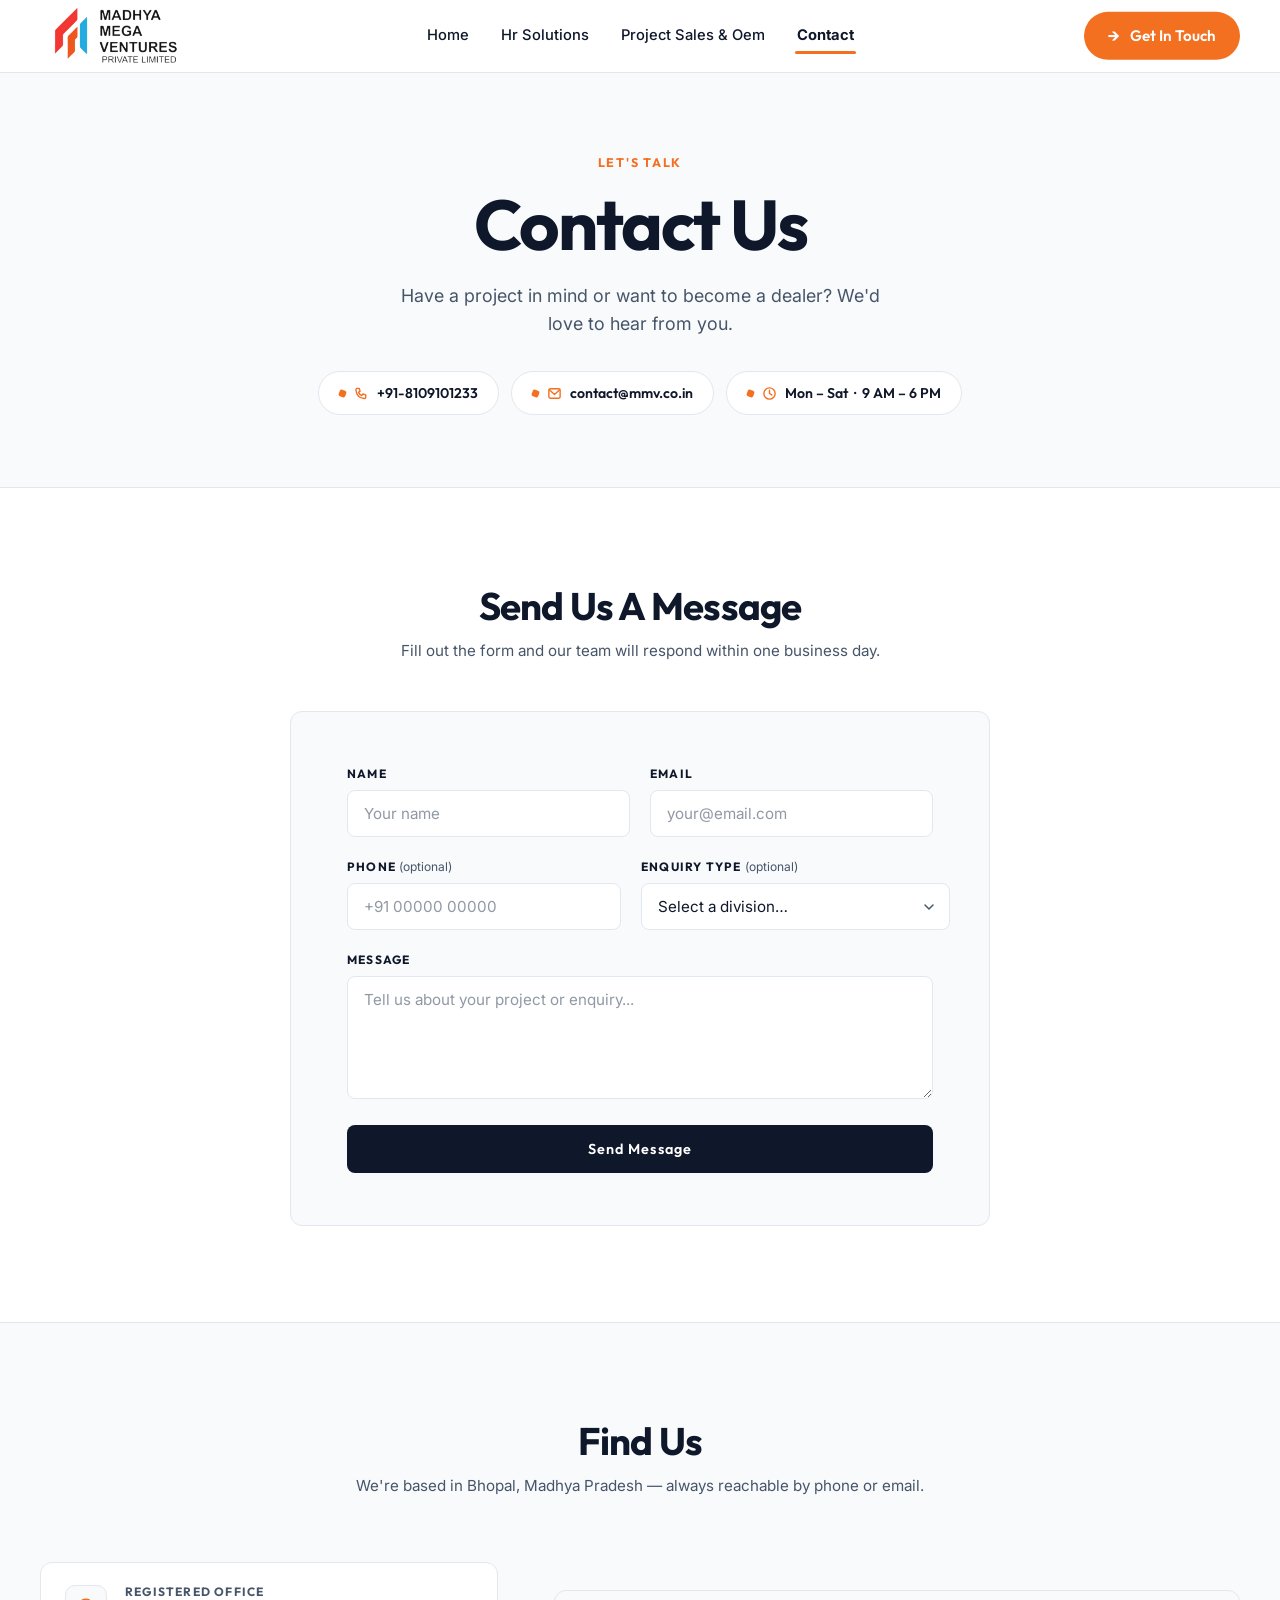
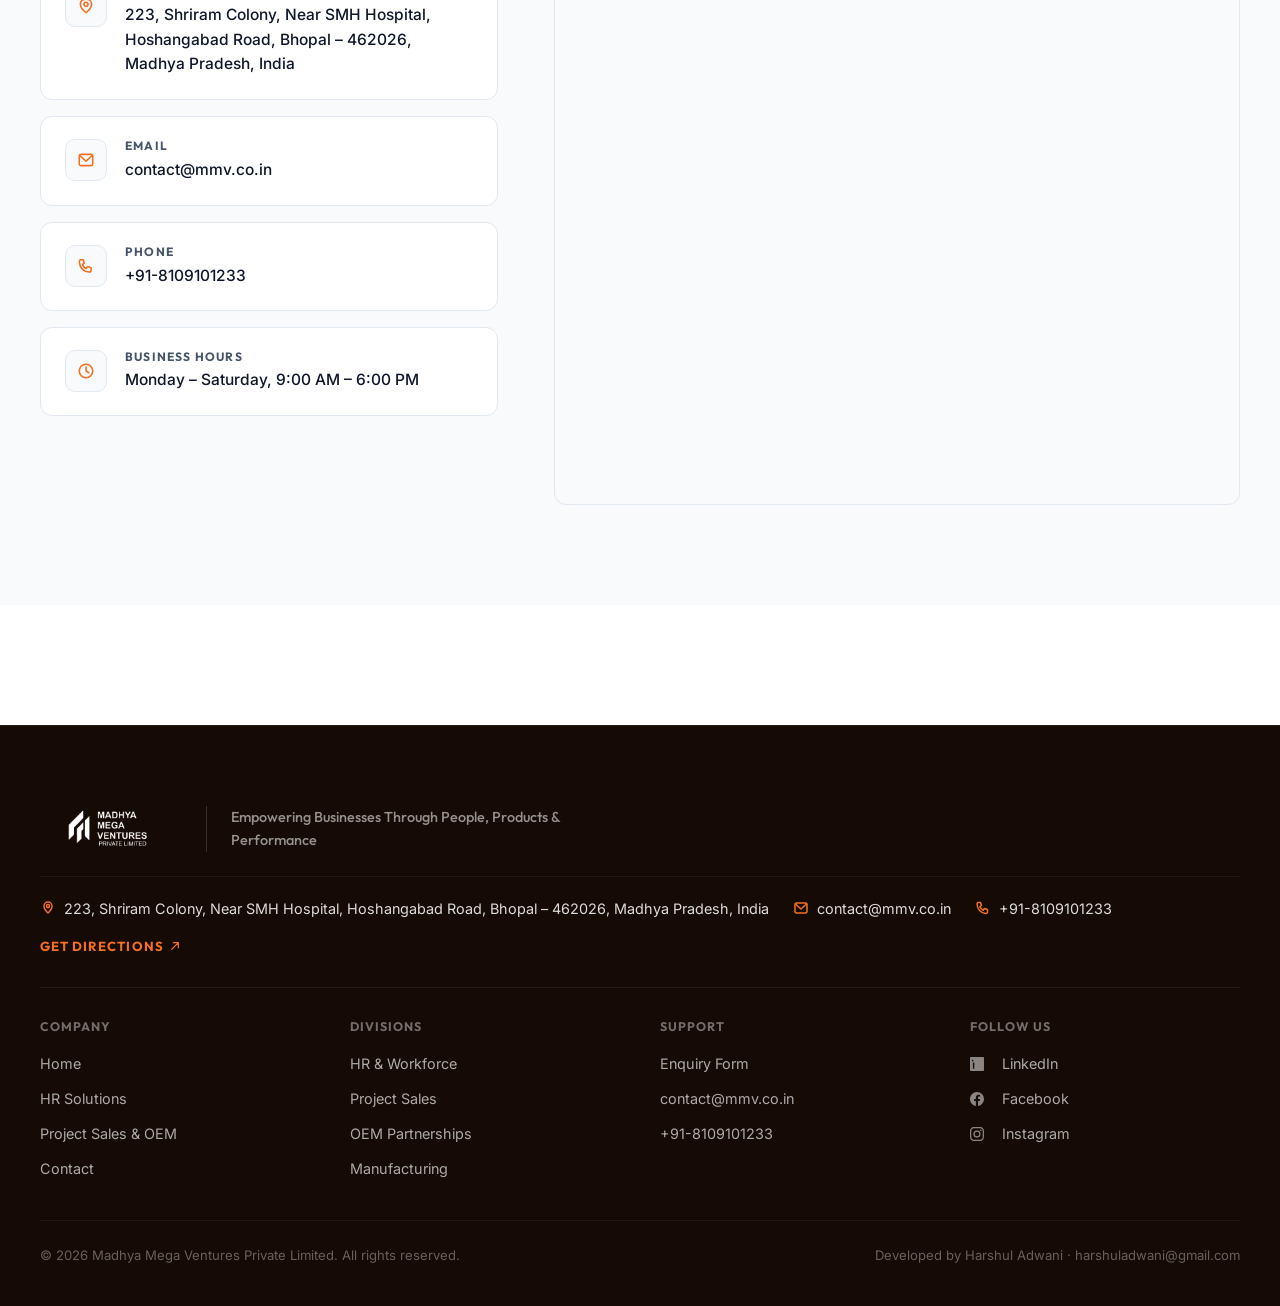
==== commit a4ee2408: "upadted the seo" ====
--- a/Contact.html
+++ b/Contact.html
@@ -3,273 +3,67 @@
 <head>
   <meta charset="UTF-8" />
   <meta name="viewport" content="width=device-width, initial-scale=1.0" />
-  <title>Contact Us — Madhya Mega Ventures Pvt Ltd</title>
-  <meta name="description" content="Get in touch with MMVPL for HR & staffing, electrical & hardware project enquiries, OEM partnerships, or manufacturing orders. Based in Bhopal, Madhya Pradesh." />
+
+  <!-- Primary SEO -->
+  <title>Contact Us | Madhya Mega Ventures Pvt Ltd (MMVPL) — Bhopal, Madhya Pradesh</title>
+  <meta name="description" content="Contact MMVPL for HR &amp; staffing, electrical &amp; hardware project enquiries, OEM partnerships or manufacturing orders. Call +91-8109101233 or email contact@mmv.co.in. Based in Bhopal, MP." />
+  <meta name="keywords" content="contact MMVPL, Madhya Mega Ventures contact, HR staffing enquiry Bhopal, electrical project enquiry MP, OEM partnership enquiry, MMVPL Bhopal phone email" />
+  <meta name="author" content="Madhya Mega Ventures Private Limited" />
+  <meta name="robots" content="index, follow" />
+
+  <!-- Canonical -->
+  <link rel="canonical" href="https://www.mmvpl.in/Contact.html" />
+
+  <!-- Open Graph / Facebook -->
+  <meta property="og:type" content="website" />
+  <meta property="og:url" content="https://www.mmvpl.in/Contact.html" />
+  <meta property="og:title" content="Contact Us | MMVPL — Bhopal, Madhya Pradesh" />
+  <meta property="og:description" content="Reach out to Madhya Mega Ventures Pvt Ltd for HR &amp; staffing, electrical project sales, OEM procurement, or manufacturing enquiries. Startup India &amp; MSME registered." />
+  <meta property="og:image" content="https://www.mmvpl.in/images/og-contact.jpg" />
+  <meta property="og:site_name" content="Madhya Mega Ventures Private Limited" />
+
+  <!-- Twitter Card -->
+  <meta name="twitter:card" content="summary_large_image" />
+  <meta name="twitter:title" content="Contact Us | MMVPL — Bhopal, Madhya Pradesh" />
+  <meta name="twitter:description" content="Reach out to MMVPL for HR &amp; staffing, electrical project sales, OEM procurement, or manufacturing enquiries." />
+  <meta name="twitter:image" content="https://www.mmvpl.in/images/og-contact.jpg" />
+
+  <!-- Schema.org structured data -->
+  <script type="application/ld+json">
+  {
+    "@context": "https://schema.org",
+    "@type": "ProfessionalService",
+    "name": "Madhya Mega Ventures Private Limited",
+    "alternateName": "MMVPL",
+    "url": "https://www.mmvpl.in",
+    "logo": "https://www.mmvpl.in/images/logo-full.png",
+    "description": "Startup India recognised &amp; MSME registered company offering HR &amp; workforce solutions, electrical project sales, OEM partnerships and manufacturing in Bhopal, Madhya Pradesh.",
+    "address": {
+      "@type": "PostalAddress",
+      "streetAddress": "223, Shriram Colony, Near SMH Hospital, Hoshangabad Road",
+      "addressLocality": "Bhopal",
+      "addressRegion": "Madhya Pradesh",
+      "postalCode": "462026",
+      "addressCountry": "IN"
+    },
+    "telephone": "+91-8109101233",
+    "email": "contact@mmv.co.in",
+    "openingHours": "Mo-Sa 09:00-18:00",
+    "areaServed": "Madhya Pradesh, India",
+    "contactPoint": {
+      "@type": "ContactPoint",
+      "telephone": "+91-8109101233",
+      "contactType": "customer service",
+      "availableLanguage": ["English", "Hindi"]
+    }
+  }
+  </script>
+
   <link rel="preconnect" href="https://fonts.googleapis.com">
   <link rel="preconnect" href="https://fonts.gstatic.com" crossorigin>
   <link href="https://fonts.googleapis.com/css2?family=DM+Serif+Display&family=Outfit:wght@500;600;700;800&family=Inter:wght@400;500;600&display=swap" rel="stylesheet">
   <link rel="stylesheet" href="style.css" />
-  <style>
-    /* ── Scroll reveal ── */
-    .reveal { opacity:0; transform:translateY(32px); transition: opacity .7s cubic-bezier(0.22,1,0.36,1), transform .7s cubic-bezier(0.22,1,0.36,1); }
-    .reveal.visible { opacity:1; transform:none; }
-    .d1{transition-delay:.08s} .d2{transition-delay:.18s} .d3{transition-delay:.28s} .d4{transition-delay:.38s}
-
-    /* ── Page hero ── */
-    .contact-hero {
-      padding: 80px 0 72px;
-      text-align: center;
-      border-bottom: 1px solid var(--line);
-      background: var(--bg-soft);
-    }
-    .contact-eyebrow {
-      font-family: var(--ff-display);
-      font-size: 0.78rem;
-      font-weight: 700;
-      letter-spacing: 0.14em;
-      text-transform: uppercase;
-      color: var(--accent);
-      margin-bottom: 14px;
-    }
-    .contact-hero h1 {
-      font-size: clamp(2.8rem, 5.5vw, 4.4rem);
-      line-height: 1.06;
-      letter-spacing: -0.03em;
-      max-width: 18ch;
-      margin: 0 auto;
-    }
-    .contact-hero .lede {
-      margin: 20px auto 0;
-      max-width: 46ch;
-      text-align: center;
-    }
-    .hero-chips {
-      display: flex;
-      gap: 12px;
-      justify-content: center;
-      flex-wrap: wrap;
-      margin-top: 32px;
-    }
-    .chip {
-      display: inline-flex;
-      align-items: center;
-      gap: 8px;
-      padding: 10px 20px;
-      border-radius: var(--radius-pill);
-      border: 1px solid var(--line);
-      background: var(--bg);
-      font-family: var(--ff-display);
-      font-size: 0.88rem;
-      font-weight: 600;
-      color: var(--ink);
-      text-decoration: none;
-      transition: border-color .2s, background .2s, transform .2s;
-    }
-    .chip svg { width:15px; height:15px; color:var(--accent); flex-shrink:0; }
-    .chip:hover { background: var(--card); border-color: var(--accent); transform: translateY(-2px); }
-
-    /* ── Section 1: Form (centred) ── */
-    .form-section {
-      padding: 96px 0;
-    }
-    .form-section .container {
-      max-width: 780px;
-    }
-    .form-section-head {
-      text-align: center;
-      margin-bottom: 48px;
-    }
-    .form-section-head h2 {
-      font-size: clamp(1.8rem, 3vw, 2.4rem);
-      margin-bottom: 10px;
-    }
-    .form-section-head p {
-      font-size: 0.95rem;
-      color: var(--ink-soft);
-    }
-
-    /* form panel */
-    .form-panel {
-      background: var(--bg-soft);
-      border: 1px solid var(--line);
-      border-radius: var(--radius-lg);
-      padding: 52px 56px;
-    }
-    .form-row-split {
-      display: grid;
-      grid-template-columns: 1fr 1fr;
-      gap: 20px;
-    }
-    .form-row {
-      display: flex;
-      flex-direction: column;
-      gap: 7px;
-      margin-bottom: 22px;
-    }
-    .form-row label {
-      font-family: var(--ff-display);
-      font-weight: 700;
-      font-size: 0.75rem;
-      letter-spacing: 0.1em;
-      text-transform: uppercase;
-      color: var(--ink);
-    }
-    .form-optional {
-      font-weight: 400;
-      font-size: 0.75rem;
-      color: var(--ink-soft);
-      text-transform: none;
-      letter-spacing: 0;
-      font-family: var(--ff-body);
-    }
-    .form-row input,
-    .form-row textarea,
-    .form-row select {
-      font-family: var(--ff-body);
-      font-size: 0.95rem;
-      padding: 13px 16px;
-      border-radius: var(--radius-md);
-      border: 1px solid var(--line);
-      background: var(--bg);
-      color: var(--ink);
-      resize: vertical;
-      transition: border-color .18s, box-shadow .18s;
-    }
-    .form-row input::placeholder,
-    .form-row textarea::placeholder { color: var(--ink-soft); opacity: .6; }
-    .form-row input:focus,
-    .form-row textarea:focus,
-    .form-row select:focus {
-      outline: none;
-      border-color: var(--accent);
-      box-shadow: 0 0 0 3px color-mix(in srgb, var(--accent) 15%, transparent);
-    }
-    .form-row select {
-      appearance: none;
-      background-image: url("data:image/svg+xml,%3Csvg xmlns='http://www.w3.org/2000/svg' width='12' height='12' viewBox='0 0 12 12'%3E%3Cpath d='M2 4l4 4 4-4' stroke='%23475569' stroke-width='1.5' fill='none' stroke-linecap='round' stroke-linejoin='round'/%3E%3C/svg%3E");
-      background-repeat: no-repeat;
-      background-position: right 14px center;
-      padding-right: 38px;
-      cursor: pointer;
-    }
-    .form-submit-btn {
-      width: 100%;
-      justify-content: center;
-      font-size: 0.9rem;
-      letter-spacing: 0.07em;
-      padding: 15px 32px;
-      border-radius: var(--radius-md);
-      margin-top: 4px;
-    }
-    .form-success {
-      margin-top: 16px;
-      padding: 14px 18px;
-      border-radius: var(--radius-md);
-      background: #ECFDF5;
-      border: 1px solid #6EE7B7;
-      color: #065F46;
-      font-weight: 600;
-      font-size: 0.92rem;
-      text-align: center;
-    }
-    body.dark-mode .form-success {
-      background: rgba(6,95,70,.2);
-      border-color: rgba(110,231,183,.3);
-      color: #6EE7B7;
-    }
-
-    /* ── Divider between sections ── */
-    .section-divider {
-      border: none;
-      height: 1px;
-      background: var(--line);
-      margin: 0;
-    }
-
-    /* ── Section 2: Info + Map ── */
-    .info-section {
-      padding: 96px 0 100px;
-      background: var(--bg-soft);
-    }
-    .info-section-head {
-      text-align: center;
-      margin-bottom: 64px;
-    }
-    .info-section-head h2 {
-      font-size: clamp(1.8rem, 3vw, 2.4rem);
-      margin-bottom: 10px;
-    }
-    .info-section-head p { font-size: 0.95rem; color: var(--ink-soft); }
-
-    .info-map-grid {
-      display: grid;
-      grid-template-columns: 1fr 1.5fr;
-      gap: 56px;
-      align-items: start;
-    }
-
-    /* Info cards */
-    .info-cards {
-      display: flex;
-      flex-direction: column;
-      gap: 16px;
-    }
-    .info-card {
-      display: flex;
-      align-items: flex-start;
-      gap: 18px;
-      padding: 22px 24px;
-      border-radius: var(--radius-lg);
-      background: var(--bg);
-      border: 1px solid var(--line);
-      transition: border-color .2s, transform .2s;
-    }
-    .info-card:hover { border-color: var(--accent); transform: translateX(4px); }
-    .info-card-icon {
-      display: flex; align-items: center; justify-content: center;
-      width: 42px; height: 42px;
-      border-radius: 10px;
-      background: var(--bg-soft);
-      border: 1px solid var(--line);
-      flex-shrink: 0;
-      color: var(--accent);
-    }
-    .info-card-icon svg { width: 18px; height: 18px; }
-    .info-card-body h4 {
-      font-size: 0.75rem;
-      font-family: var(--ff-display);
-      font-weight: 700;
-      letter-spacing: 0.1em;
-      text-transform: uppercase;
-      color: var(--ink-soft);
-      margin-bottom: 4px;
-    }
-    .info-card-body p,
-    .info-card-body a {
-      font-size: 0.97rem;
-      color: var(--ink);
-      font-weight: 500;
-    }
-    .info-card-body a:hover { color: var(--accent); }
-
-    /* Map */
-    .map-frame {
-      border-radius: var(--radius-lg);
-      overflow: hidden;
-      border: 1px solid var(--line);
-      aspect-ratio: 4/3;
-    }
-    .map-frame iframe { width: 100%; height: 100%; border: 0; display: block; }
-
-    /* ── Responsive ── */
-    @media (max-width: 900px) {
-      .info-map-grid { grid-template-columns: 1fr; gap: 40px; }
-    }
-    @media (max-width: 640px) {
-      .form-panel { padding: 32px 24px; }
-      .form-row-split { grid-template-columns: 1fr; }
-    }
-  </style>
+  <link rel="stylesheet" href="contact-page.css" />
 </head>
 <body data-accent="orange">
 
@@ -281,13 +75,13 @@
       </a>
       <ul class="nav-links">
         <li><a href="index.html">Home</a></li>
-        <li><a href="hr-solutions.html">HR Solutions</a></li>
-        <li><a href="project-sales-oem.html">Project Sales &amp; OEM</a></li>
-        <li><a href="contact.html" aria-current="page">Contact</a></li>
+        <li><a href="hr-solutions.html">Hr Solutions</a></li>
+        <li><a href="project-sales-oem.html">Project Sales &amp; Oem</a></li>
+        <li><a href="Contact.html" aria-current="page">Contact</a></li>
       </ul>
-      <a href="contact.html" class="btn btn-accent nav-cta">
+      <a href="Contact.html" class="btn btn-accent nav-cta">
         <span class="btn-arrow" aria-hidden="true">→</span>
-        get in touch
+        Get In Touch
       </a>
       <button class="nav-toggle" aria-label="Open menu" aria-expanded="false">
         <svg viewBox="0 0 18 18" fill="none"><path d="M2 5h14M2 9h14M2 13h14" stroke="currentColor" stroke-width="1.6" stroke-linecap="round"/></svg>
@@ -295,13 +89,13 @@
       <div class="nav-drawer">
         <ul>
           <li><a href="index.html">Home</a></li>
-          <li><a href="hr-solutions.html">HR Solutions</a></li>
-          <li><a href="project-sales-oem.html">Project Sales &amp; OEM</a></li>
-          <li><a href="contact.html" aria-current="page">Contact</a></li>
+          <li><a href="hr-solutions.html">Hr Solutions</a></li>
+          <li><a href="project-sales-oem.html">Project Sales &amp; Oem</a></li>
+          <li><a href="Contact.html" aria-current="page">Contact</a></li>
         </ul>
-        <a href="contact.html" class="btn btn-accent nav-cta">
+        <a href="Contact.html" class="btn btn-accent nav-cta">
           <span class="btn-arrow" aria-hidden="true">→</span>
-          get in touch
+          Get In Touch
         </a>
       </div>
     </nav>
@@ -314,21 +108,21 @@
     ============================================================ -->
     <section class="contact-hero">
       <div class="container">
-        <p class="contact-eyebrow">Let's talk</p>
-        <h1 class="section-heading" style="text-align:center; border-left:none; padding-left:0; border-bottom: none;">Contact us</h1>
+        <p class="contact-eyebrow">Let's Talk</p>
+        <h1 class="section-heading" style="text-align:center; border-left:none; padding-left:0; border-bottom:none;">Contact Us</h1>
         <p class="lede">Have a project in mind or want to become a dealer? We'd love to hear from you.</p>
         <div class="hero-chips">
-          <a href="tel:+919039099107" class="chip">
+          <a href="tel:+918109101233" class="chip">
             <svg viewBox="0 0 16 16" fill="none" stroke="currentColor" stroke-width="1.5" stroke-linecap="round" stroke-linejoin="round"><path d="M3 2.5L5.5 2.5L6.5 5.5L4.8 6.8C5.5 8.4 6.6 9.5 8.2 10.2L9.5 8.5L12.5 9.5V12C12.5 12.8 11.8 13.5 11 13.4C6 12.9 2.6 9.5 2.1 4.5C2 3.7 2.2 2.9 3 2.5Z"/></svg>
-            +91 90390 99107
+            +91-8109101233
           </a>
-          <a href="mailto:info@mmvpl.in" class="chip">
+          <a href="mailto:contact@mmv.co.in" class="chip">
             <svg viewBox="0 0 16 16" fill="none" stroke="currentColor" stroke-width="1.5" stroke-linecap="round" stroke-linejoin="round"><rect x="2" y="3" width="12" height="10" rx="1.5"/><path d="M2.5 4L8 9L13.5 4"/></svg>
-            info@mmvpl.in
+            contact@mmv.co.in
           </a>
           <span class="chip" style="cursor:default; pointer-events:none;">
             <svg viewBox="0 0 16 16" fill="none" stroke="currentColor" stroke-width="1.5" stroke-linecap="round" stroke-linejoin="round"><circle cx="8" cy="8" r="6"/><path d="M8 4.5V8L10.5 9.5"/></svg>
-            Mon – Sat &nbsp;·&nbsp; 10 AM – 6 PM
+            Mon – Sat &nbsp;·&nbsp; 9 AM – 6 PM
           </span>
         </div>
       </div>
@@ -340,7 +134,7 @@
     <section class="form-section">
       <div class="container">
         <div class="form-section-head reveal">
-          <h2>Send us a message</h2>
+          <h2>Send Us A Message</h2>
           <p>Fill out the form and our team will respond within one business day.</p>
         </div>
         <div class="form-panel reveal">
@@ -361,7 +155,7 @@
                 <input type="tel" id="phone" name="phone" autocomplete="tel" placeholder="+91 00000 00000" />
               </div>
               <div class="form-row">
-                <label for="enquiry-type">Enquiry type <span class="form-optional">(optional)</span></label>
+                <label for="enquiry-type">Enquiry Type <span class="form-optional">(optional)</span></label>
                 <select id="enquiry-type" name="enquiry-type">
                   <option value="" disabled selected>Select a division…</option>
                   <option value="hr">HR &amp; Workforce Solutions</option>
@@ -376,7 +170,7 @@
               <label for="message">Message</label>
               <textarea id="message" name="message" rows="5" required placeholder="Tell us about your project or enquiry..."></textarea>
             </div>
-            <button type="submit" class="btn btn-primary form-submit-btn">SEND MESSAGE</button>
+            <button type="submit" class="btn btn-primary form-submit-btn">Send Message</button>
             <p class="form-success" hidden role="status">Thanks — your message has been received. We'll be in touch soon.</p>
           </form>
         </div>
@@ -391,7 +185,7 @@
     <section class="info-section">
       <div class="container">
         <div class="info-section-head reveal">
-          <h2>Find us</h2>
+          <h2>Find Us</h2>
           <p>We're based in Bhopal, Madhya Pradesh — always reachable by phone or email.</p>
         </div>
         <div class="info-map-grid">
@@ -404,7 +198,7 @@
               </div>
               <div class="info-card-body">
                 <h4>Registered Office</h4>
-                <p>Bhopal, Madhya Pradesh, India</p>
+                <p>223, Shriram Colony, Near SMH Hospital, Hoshangabad Road, Bhopal – 462026, Madhya Pradesh, India</p>
               </div>
             </div>
             <div class="info-card reveal d2">
@@ -413,7 +207,7 @@
               </div>
               <div class="info-card-body">
                 <h4>Email</h4>
-                <a href="mailto:info@mmvpl.in">info@mmvpl.in</a>
+                <a href="mailto:contact@mmv.co.in">contact@mmv.co.in</a>
               </div>
             </div>
             <div class="info-card reveal d3">
@@ -422,7 +216,7 @@
               </div>
               <div class="info-card-body">
                 <h4>Phone</h4>
-                <a href="tel:+919039099107">+91 90390 99107</a>
+                <a href="tel:+918109101233">+91-8109101233</a>
               </div>
             </div>
             <div class="info-card reveal d4">
@@ -431,7 +225,7 @@
               </div>
               <div class="info-card-body">
                 <h4>Business Hours</h4>
-                <p>Monday – Saturday, 10:00 AM – 6:00 PM</p>
+                <p>Monday – Saturday, 9:00 AM – 6:00 PM</p>
               </div>
             </div>
           </div>
@@ -440,7 +234,7 @@
           <div class="map-frame reveal d2">
             <iframe
               title="MMVPL location map — Bhopal, Madhya Pradesh"
-              src="https://www.google.com/maps?q=Bhopal,Madhya+Pradesh,India&output=embed"
+              src="https://www.google.com/maps?q=223+Shriram+Colony+Near+SMH+Hospital+Hoshangabad+Road+Bhopal+462026&output=embed"
               loading="lazy"
               referrerpolicy="no-referrer-when-downgrade">
             </iframe>
@@ -465,18 +259,18 @@
         <div class="footer-contact-items">
           <div class="footer-contact-item">
             <svg viewBox="0 0 16 16" fill="none" stroke="currentColor" stroke-width="1.5" stroke-linecap="round" stroke-linejoin="round"><path d="M12 6c0 3.5-4 7-4 7s-4-3.5-4-7a4 4 0 1 1 8 0z"/><circle cx="8" cy="6" r="1.5"/></svg>
-            <span>Bhopal, Madhya Pradesh, India</span>
+            <span>223, Shriram Colony, Near SMH Hospital, Hoshangabad Road, Bhopal – 462026, Madhya Pradesh, India</span>
           </div>
           <div class="footer-contact-item">
             <svg viewBox="0 0 16 16" fill="none" stroke="currentColor" stroke-width="1.5" stroke-linecap="round" stroke-linejoin="round"><rect x="2" y="3" width="12" height="10" rx="1.5"/><path d="M2.5 4L8 9L13.5 4"/></svg>
-            <a href="mailto:info@mmvpl.in">info@mmvpl.in</a>
+            <a href="mailto:contact@mmv.co.in">contact@mmv.co.in</a>
           </div>
           <div class="footer-contact-item">
             <svg viewBox="0 0 16 16" fill="none" stroke="currentColor" stroke-width="1.5" stroke-linecap="round" stroke-linejoin="round"><path d="M3 2.5L5.5 2.5L6.5 5.5L4.8 6.8C5.5 8.4 6.6 9.5 8.2 10.2L9.5 8.5L12.5 9.5V12C12.5 12.8 11.8 13.5 11 13.4C6 12.9 2.6 9.5 2.1 4.5C2 3.7 2.2 2.9 3 2.5Z"/></svg>
-            <a href="tel:+919039099107">+91 90390 99107</a>
-          </div>
-        </div>
-        <a href="https://maps.google.com/?q=Bhopal,Madhya+Pradesh,India" target="_blank" rel="noopener noreferrer" class="get-directions-btn">
+            <a href="tel:+918109101233">+91-8109101233</a>
+          </div>
+        </div>
+        <a href="https://maps.google.com/?q=223+Shriram+Colony+Near+SMH+Hospital+Hoshangabad+Road+Bhopal+462026" target="_blank" rel="noopener noreferrer" class="get-directions-btn">
           Get Directions
           <svg viewBox="0 0 12 12" fill="none" stroke="currentColor" stroke-width="1.5" style="width:10px;height:10px;"><path d="M2 10L10 2M10 2H4M10 2V8" stroke-linecap="round" stroke-linejoin="round"/></svg>
         </a>
@@ -489,7 +283,7 @@
             <li><a href="index.html">Home</a></li>
             <li><a href="hr-solutions.html">HR Solutions</a></li>
             <li><a href="project-sales-oem.html">Project Sales &amp; OEM</a></li>
-            <li><a href="contact.html">Contact</a></li>
+            <li><a href="Contact.html">Contact</a></li>
           </ul>
         </div>
         <div class="footer-col">
@@ -504,34 +298,43 @@
         <div class="footer-col">
           <h4>Support</h4>
           <ul>
-            <li><a href="contact.html">Enquiry Form</a></li>
-            <li><a href="mailto:info@mmvpl.in">info@mmvpl.in</a></li>
-            <li><a href="tel:+919039099107">+91 90390 99107</a></li>
+            <li><a href="Contact.html">Enquiry Form</a></li>
+            <li><a href="mailto:contact@mmv.co.in">contact@mmv.co.in</a></li>
+            <li><a href="tel:+918109101233">+91-8109101233</a></li>
           </ul>
         </div>
         <div class="footer-col">
           <h4>Follow Us</h4>
           <ul>
-            <li><a href="#" class="social-link"><svg viewBox="0 0 16 16" fill="currentColor" style="width:14px;height:14px;margin-right:8px;display:inline-block;vertical-align:middle;"><path d="M0 1.146C0 .513.526 0 1.175 0h13.65C15.474 0 16 .513 16 1.146v13.708c0 .633-.526 1.146-1.175 1.146H1.175C.526 16 0 15.487 0 14.854V1.146zm4.943 12.248V6.169H3.3V13.39h1.643zm-1.88-8.29c.566 0 1.02-.454 1.02-1.02 0-.565-.454-1.018-1.02-1.018-.566 0-1.019.453-1.019 1.019 0 .566.453 1.02 1.019 1.02zM13.39 13.39h-1.643V10.8c0-.617-.012-1.412-.86-1.412-.86 0-.992.673-.992 1.368v2.634H8.252V6.169h1.578v.981h.022c.22-.416.757-.854 1.554-.854 1.663 0 1.97 1.095 1.97 2.518v4.576z"/></svg><span>LinkedIn</span></a></li>
-            <li><a href="#" class="social-link"><svg viewBox="0 0 16 16" fill="currentColor" style="width:14px;height:14px;margin-right:8px;display:inline-block;vertical-align:middle;"><path d="M16 8.049c0-4.446-3.582-8.05-8-8.05C3.58 0-.02 3.603-.02 8.05c0 4.017 2.926 7.347 6.75 7.951v-5.625h-2.03V8.05H6.73V6.275c0-2.017 1.194-3.136 3.028-3.136.878 0 1.8.158 1.8.158v1.97h-1.009c-.993 0-1.303.621-1.303 1.258v1.51h2.218l-.354 2.326H9.25V16c3.824-.604 6.75-3.934 6.75-7.951z"/></svg><span>Facebook</span></a></li>
-            <li><a href="#" class="social-link"><svg viewBox="0 0 16 16" fill="currentColor" style="width:14px;height:14px;margin-right:8px;display:inline-block;vertical-align:middle;"><path d="M8 0C5.829 0 5.556.01 4.703.048 3.85.088 3.269.222 2.76.42a3.917 3.917 0 0 0-1.417.923A3.917 3.917 0 0 0 .42 2.76C.222 3.268.087 3.85.048 4.7.01 5.555 0 5.827 0 8.001c0 2.172.01 2.444.048 3.297.04.852.174 1.433.372 1.942.205.526.478.972.923 1.417.444.445.89.719 1.416.923.51.198 1.09.333 1.942.372C5.555 15.99 5.827 16 8 16s2.444-.01 3.298-.048c.851-.04 1.434-.174 1.943-.372a3.916 3.916 0 0 0 1.416-.923c.445-.445.718-.891.923-1.417.197-.509.332-1.09.372-1.942C15.99 10.445 16 10.173 16 8s-.01-2.445-.048-3.299c-.04-.851-.175-1.433-.372-1.941a3.926 3.926 0 0 0-.923-1.417A3.911 3.911 0 0 0 13.24.42c-.51-.198-1.092-.333-1.943-.372C10.443.01 10.172 0 7.998 0h.003zm-.717 1.442h.718c2.136 0 2.389.007 3.232.046.78.035 1.204.166 1.486.275.373.145.64.319.92.599.28.28.453.546.598.92.11.281.24.705.275 1.485.039.843.047 1.096.047 3.231s-.008 2.389-.047 3.232c-.035.78-.166 1.203-.275 1.485a2.47 2.47 0 0 1-.599.919c-.28.28-.546.453-.92.598-.28.11-.704.24-1.485.276-.843.038-1.096.047-3.232.047s-2.39-.009-3.233-.047c-.78-.036-1.203-.166-1.485-.276a2.478 2.478 0 0 1-.92-.598 2.48 2.48 0 0 1-.6-.92c-.109-.281-.24-.705-.275-1.485-.038-.843-.046-1.096-.046-3.233 0-2.136.008-2.388.046-3.231.036-.78.166-1.204.276-1.486.145-.373.319-.64.599-.92.28-.28.546-.453.92-.598.282-.11.705-.24 1.485-.276.738-.034 1.024-.044 2.515-.045v.002zm4.988 1.328a.96.96 0 1 0 0 1.92.96.96 0 0 0 0-1.92zm-4.27 1.122a4.109 4.109 0 1 0 0 8.217 4.109 4.109 0 0 0 0-8.217zm0 1.441a2.667 2.667 0 1 1 0 5.334 2.667 2.667 0 0 1 0-5.334z"/></svg><span>Instagram</span></a></li>
+            <li>
+              <a href="#" class="social-link">
+                <svg viewBox="0 0 16 16" fill="currentColor" style="width:14px;height:14px;margin-right:8px;display:inline-block;vertical-align:middle;"><path d="M0 1.146C0 .513.526 0 1.175 0h13.65C15.474 0 16 .513 16 1.146v13.708c0 .633-.526 1.146-1.175 1.146H1.175C.526 16 0 15.487 0 14.854V1.146zm4.943 12.248V6.169H3.3V13.39h1.643zm-1.88-8.29c.566 0 1.02-.454 1.02-1.02 0-.565-.454-1.018-1.02-1.018-.566 0-1.019.453-1.019 1.019 0 .566.453 1.02 1.019 1.02zM13.39 13.39h-1.643V10.8c0-.617-.012-1.412-.86-1.412-.86 0-.992.673-.992 1.368v2.634H8.252V6.169h1.578v.981h.022c.22-.416.757-.854 1.554-.854 1.663 0 1.97 1.095 1.97 2.518v4.576z"/></svg>
+                <span>LinkedIn</span>
+              </a>
+            </li>
+            <li>
+              <a href="#" class="social-link">
+                <svg viewBox="0 0 16 16" fill="currentColor" style="width:14px;height:14px;margin-right:8px;display:inline-block;vertical-align:middle;"><path d="M16 8.049c0-4.446-3.582-8.05-8-8.05C3.58 0-.02 3.603-.02 8.05c0 4.017 2.926 7.347 6.75 7.951v-5.625h-2.03V8.05H6.73V6.275c0-2.017 1.194-3.136 3.028-3.136.878 0 1.8.158 1.8.158v1.97h-1.009c-.993 0-1.303.621-1.303 1.258v1.51h2.218l-.354 2.326H9.25V16c3.824-.604 6.75-3.934 6.75-7.951z"/></svg>
+                <span>Facebook</span>
+              </a>
+            </li>
+            <li>
+              <a href="#" class="social-link">
+                <svg viewBox="0 0 16 16" fill="currentColor" style="width:14px;height:14px;margin-right:8px;display:inline-block;vertical-align:middle;"><path d="M8 0C5.829 0 5.556.01 4.703.048 3.85.088 3.269.222 2.76.42a3.917 3.917 0 0 0-1.417.923A3.917 3.917 0 0 0 .42 2.76C.222 3.268.087 3.85.048 4.7.01 5.555 0 5.827 0 8.001c0 2.172.01 2.444.048 3.297.04.852.174 1.433.372 1.942.205.526.478.972.923 1.417.444.445.89.719 1.416.923.51.198 1.09.333 1.942.372C5.555 15.99 5.827 16 8 16s2.444-.01 3.298-.048c.851-.04 1.434-.174 1.943-.372a3.916 3.916 0 0 0 1.416-.923c.445-.445.718-.891.923-1.417.197-.509.332-1.09.372-1.942C15.99 10.445 16 10.173 16 8s-.01-2.445-.048-3.299c-.04-.851-.175-1.433-.372-1.941a3.926 3.926 0 0 0-.923-1.417A3.911 3.911 0 0 0 13.24.42c-.51-.198-1.092-.333-1.943-.372C10.443.01 10.172 0 7.998 0h.003zm-.717 1.442h.718c2.136 0 2.389.007 3.232.046.78.035 1.204.166 1.486.275.373.145.64.319.92.599.28.28.453.546.598.92.11.281.24.705.275 1.485.039.843.047 1.096.047 3.231s-.008 2.389-.047 3.232c-.035.78-.166 1.203-.275 1.485a2.47 2.47 0 0 1-.599.919c-.28.28-.546.453-.92.598-.28.11-.704.24-1.485.276-.843.038-1.096.047-3.232.047s-2.39-.009-3.233-.047c-.78-.036-1.203-.166-1.485-.276a2.478 2.478 0 0 1-.92-.598 2.48 2.48 0 0 1-.6-.92c-.109-.281-.24-.705-.275-1.485-.038-.843-.046-1.096-.046-3.233 0-2.136.008-2.388.046-3.231.036-.78.166-1.204.276-1.486.145-.373.319-.64.599-.92.28-.28.546-.453.92-.598.282-.11.705-.24 1.485-.276.738-.034 1.024-.044 2.515-.045v.002zm4.988 1.328a.96.96 0 1 0 0 1.92.96.96 0 0 0 0-1.92zm-4.27 1.122a4.109 4.109 0 1 0 0 8.217 4.109 4.109 0 0 0 0-8.217zm0 1.441a2.667 2.667 0 1 1 0 5.334 2.667 2.667 0 0 1 0-5.334z"/></svg>
+                <span>Instagram</span>
+              </a>
+            </li>
           </ul>
         </div>
       </div>
       <div class="footer-bottom">
         <span>&copy; 2026 Madhya Mega Ventures Private Limited. All rights reserved.</span>
-        <span>Developed by <span class="developer-credit">Harshul Adwani</span> &middot; harshuladwani@gmail.com</span>
+        <span>Developed by <span class="developer-credit">Harshul Adwani</span> &middot;<a href="mailto:harshuladwani@gmail.com" class="footer-dev-email"> harshuladwani@gmail.com</a></span>
       </div>
     </div>
   </footer>
 
   <script src="script.js"></script>
-  <script>
-    const revealEls = document.querySelectorAll('.reveal');
-    const io = new IntersectionObserver((entries) => {
-      entries.forEach(e => { if (e.isIntersecting) { e.target.classList.add('visible'); io.unobserve(e.target); } });
-    }, { threshold: 0.12 });
-    revealEls.forEach(el => io.observe(el));
-  </script>
+  <script src="contact-page.js"></script>
 </body>
 </html>
--- a/style.css
+++ b/style.css
@@ -436,9 +436,9 @@
    Section helpers
    ============================================================ */
 
-.section { padding: 64px 0; }
-
-.section-head { max-width: 640px; margin-bottom: 44px; }
+.section { padding: 96px 0; }
+
+.section-head { max-width: 640px; margin-bottom: 56px; }
 .section-head h2 { font-size: clamp(2rem, 4.6vw, 3.4rem); margin-top: 14px; }
 
 /* ============================================================
@@ -446,7 +446,7 @@
    ============================================================ */
 
 .stats-strip {
-  padding: 64px 0;
+  padding: 80px 0;
   background: var(--bg-soft);
   border-bottom: 1px solid var(--line);
 }
@@ -480,7 +480,7 @@
    Cards (generic — used on subpages)
    ============================================================ */
 
-.card-grid { display: grid; grid-template-columns: repeat(3, 1fr); gap: 22px; }
+.card-grid { display: grid; grid-template-columns: repeat(3, 1fr); gap: 28px; }
 .card-grid.cols-2 { grid-template-columns: repeat(2, 1fr); }
 
 .card {
@@ -488,7 +488,7 @@
   background: var(--card);
   border: 1px solid var(--line);
   border-radius: var(--radius-lg);
-  padding: 32px;
+  padding: 40px;
   display: flex;
   flex-direction: column;
   min-height: 320px;
@@ -546,7 +546,7 @@
   grid-template-columns: 64px 1fr auto;
   align-items: center;
   gap: 24px;
-  padding: 26px 4px;
+  padding: 36px 4px;
   border-bottom: 1px solid var(--line);
 }
 .row-item:first-child { border-top: 1px solid var(--line); }
@@ -717,14 +717,14 @@
 
 .divisions-section { background: var(--bg); }
 
-.div-grid { display: grid; grid-template-columns: repeat(2, 1fr); gap: 22px; }
+.div-grid { display: grid; grid-template-columns: repeat(2, 1fr); gap: 28px; }
 
 .div-card {
   position: relative;
   background: var(--card);
   border: 1px solid var(--line);
   border-radius: var(--radius-lg);
-  padding: 36px;
+  padding: 44px;
   display: flex;
   flex-direction: column;
   min-height: 280px;
@@ -786,16 +786,16 @@
    Why us / Pillars
    ============================================================ */
 
-.pillars-section { padding: 88px 0; }
+.pillars-section { padding: 112px 0; }
 
 .pillars-grid {
   display: grid;
   grid-template-columns: repeat(3, 1fr);
-  gap: 22px;
-  margin-top: 52px;
+  gap: 28px;
+  margin-top: 64px;
 }
 .pillar-card {
-  padding: 32px 28px;
+  padding: 40px 36px;
   border-radius: var(--radius-lg);
   border: 1px solid var(--line);
   background: var(--bg);
@@ -814,7 +814,7 @@
   font-weight: 800;
   color: var(--line);
   line-height: 1;
-  margin-bottom: 18px;
+  margin-bottom: 24px;
   letter-spacing: -0.04em;
 }
 .pillar-title {
@@ -841,7 +841,7 @@
    ============================================================ */
 
 .process-section {
-  padding: 88px 0;
+  padding: 112px 0;
   background: var(--bg-soft);
   border-top: 1px solid var(--line);
   border-bottom: 1px solid var(--line);
@@ -849,8 +849,9 @@
 .process-steps {
   display: grid;
   grid-template-columns: repeat(4, 1fr);
-  margin-top: 52px;
+  margin-top: 64px;
   position: relative;
+  gap: 32px;
 }
 .process-steps::before {
   content: '';
@@ -900,7 +901,7 @@
    Quote band
    ============================================================ */
 
-.quote-band { padding: 88px 0; }
+.quote-band { padding: 112px 0; }
 .quote-inner { max-width: 780px; margin: 0 auto; text-align: center; }
 .quote-mark {
   font-family: var(--ff-display);
@@ -1022,12 +1023,12 @@
    Page hero (subpages)
    ============================================================ */
 
-.page-hero { padding: 56px 0 48px; }
+.page-hero { padding: 80px 0 64px; }
 .page-hero .section-heading { margin-bottom: 16px; }
 .page-hero h1 { font-size: clamp(2.4rem, 6vw, 4.6rem); line-height: 1.05; max-width: 18ch; }
 .page-hero .lede { margin-top: 18px; }
 .page-hero-visual {
-  margin-top: 40px;
+  margin-top: 52px;
   border-radius: var(--radius-lg);
   overflow: hidden;
   aspect-ratio: 16/5;
@@ -1040,8 +1041,8 @@
 .site-footer {
   background: var(--footer-bg);
   color: #94A3B8;
-  padding: 60px 0 30px;
-  margin-top: 80px;
+  padding: 80px 0 40px;
+  margin-top: 120px;
   font-family: var(--ff-body);
   border-top: 1px solid rgba(255,255,255,0.08);
 }
@@ -1200,34 +1201,97 @@
   .nav-toggle { display: flex; }
 
   /* Hero */
-  .hero { padding: 48px 0 56px; }
+  .hero { padding: 64px 0 72px; }
   .hero-content h1 { font-size: clamp(1.9rem, 7vw, 2.8rem); }
   .hero-badges { gap: 8px; }
   .hero-badge { font-size: 0.75rem; padding: 6px 12px; }
 
-  /* Stats: 2-col tight */
+  /* Stats: 2-col with more breathing room */
   .stats-grid { grid-template-columns: 1fr 1fr; }
-  .stat-item { padding: 16px 20px; }
-
-  /* Cards / grids */
-  .card-grid, .card-grid.cols-2 { grid-template-columns: 1fr; }
-  .div-grid { grid-template-columns: 1fr; }
-  .pillars-grid { grid-template-columns: 1fr; }
-  .process-steps { grid-template-columns: 1fr; gap: 32px; }
+  .stat-item { padding: 24px 16px; }
+
+  /* Divisions: horizontal scroll on mobile */
+  .div-grid {
+    grid-template-columns: 1fr;
+    gap: 16px;
+  }
+
+  /* Pillars: horizontal scroll strip */
+  .pillars-grid {
+    display: flex;
+    overflow-x: auto;
+    scroll-snap-type: x mandatory;
+    -webkit-overflow-scrolling: touch;
+    gap: 16px;
+    padding-bottom: 16px;
+    /* hide scrollbar but keep scroll */
+    scrollbar-width: none;
+  }
+  .pillars-grid::-webkit-scrollbar { display: none; }
+  .pillar-card {
+    flex: 0 0 78vw;
+    max-width: 320px;
+    scroll-snap-align: start;
+  }
+
+  /* Process steps: horizontal scroll */
+  .process-steps {
+    display: flex;
+    overflow-x: auto;
+    scroll-snap-type: x mandatory;
+    -webkit-overflow-scrolling: touch;
+    gap: 0;
+    padding-bottom: 16px;
+    scrollbar-width: none;
+    margin-top: 48px;
+  }
+  .process-steps::-webkit-scrollbar { display: none; }
+  .process-steps::before { display: none; }
+  .process-step {
+    flex: 0 0 72vw;
+    max-width: 260px;
+    scroll-snap-align: start;
+    padding: 0 24px;
+  }
+
+  /* Card grids: horizontal scroll */
+  .card-grid, .card-grid.cols-2 {
+    display: flex;
+    overflow-x: auto;
+    scroll-snap-type: x mandatory;
+    -webkit-overflow-scrolling: touch;
+    gap: 16px;
+    padding-bottom: 16px;
+    scrollbar-width: none;
+  }
+  .card-grid::-webkit-scrollbar, .card-grid.cols-2::-webkit-scrollbar { display: none; }
+  .card-grid .card, .card-grid.cols-2 .card {
+    flex: 0 0 82vw;
+    max-width: 340px;
+    scroll-snap-align: start;
+    min-height: 280px;
+  }
 
   /* Row items: stack */
-  .row-item { grid-template-columns: 1fr; gap: 10px; }
+  .row-item { grid-template-columns: 1fr; gap: 10px; padding: 28px 4px; }
   .row-index { order: -1; }
   .row-tag { display: none; }
 
+  /* Section spacing tighter on mobile */
+  .section { padding: 72px 0; }
+  .pillars-section { padding: 80px 0; }
+  .process-section { padding: 80px 0; }
+  .quote-band { padding: 80px 0; }
+
   /* Form */
   .form-row-split { grid-template-columns: 1fr; }
-  .form-panel { padding: 24px; }
+  .form-panel { padding: 28px 20px; }
 
   /* CTA band */
-  .cta-band { flex-direction: column; align-items: flex-start; padding: 36px var(--gutter); }
+  .cta-band { flex-direction: column; align-items: flex-start; padding: 40px var(--gutter); }
 
   /* Footer */
+  .site-footer { margin-top: 80px; }
   .footer-cols { grid-template-columns: repeat(2, 1fr); gap: 20px; }
   .footer-top { flex-direction: column; align-items: flex-start; gap: 12px; }
   .footer-top .tagline { border-left: none; padding-left: 0; }
@@ -1236,6 +1300,7 @@
   .footer-bottom { flex-direction: column; align-items: flex-start; }
 
   /* Subpage */
+  .page-hero { padding: 56px 0 48px; }
   .page-hero-visual { aspect-ratio: 4/3; }
 }
 
@@ -1244,11 +1309,19 @@
    ============================================================ */
 
 @media (max-width: 480px) {
-  .hero { padding: 36px 0 44px; }
-  .stats-grid { grid-template-columns: 1fr; }
-  .stat-item { border-right: none; border-bottom: 1px solid var(--line); padding: 16px 0; }
-  .stat-item:last-child { border-bottom: none; }
+  .hero { padding: 52px 0 60px; }
+  .stats-grid { grid-template-columns: 1fr 1fr; }
+  .stat-item { padding: 20px 12px; }
+  .stat-item:nth-child(odd) { border-right: 1px solid var(--line); }
   .footer-cols { grid-template-columns: 1fr; }
-  .pillars-section, .process-section, .quote-band { padding: 56px 0; }
-  .section { padding: 48px 0; }
+  .pillars-section, .process-section, .quote-band { padding: 72px 0; }
+  .section { padding: 64px 0; }
+
+  /* Swipe hint for horizontal scroll sections */
+  .pillars-grid::after,
+  .process-steps::after,
+  .card-grid::after {
+    content: '';
+    flex: 0 0 var(--gutter);
+  }
 }
--- a/contact-page.css
+++ b/contact-page.css
@@ -0,0 +1,270 @@
+/* ============================================================
+   Contact Page — contact-page.css
+   Styles specific to Contact.html (loaded after style.css)
+   ============================================================ */
+
+/* ── Scroll reveal ── */
+.reveal { opacity:0; transform:translateY(32px); transition: opacity .7s cubic-bezier(0.22,1,0.36,1), transform .7s cubic-bezier(0.22,1,0.36,1); }
+.reveal.visible { opacity:1; transform:none; }
+.d1 { transition-delay: .08s; }
+.d2 { transition-delay: .18s; }
+.d3 { transition-delay: .28s; }
+.d4 { transition-delay: .38s; }
+
+/* ── Page hero ── */
+.contact-hero {
+  padding: 80px 0 72px;
+  text-align: center;
+  border-bottom: 1px solid var(--line);
+  background: var(--bg-soft);
+}
+.contact-eyebrow {
+  font-family: var(--ff-display);
+  font-size: 0.78rem;
+  font-weight: 700;
+  letter-spacing: 0.14em;
+  text-transform: uppercase;
+  color: var(--accent);
+  margin-bottom: 14px;
+}
+.contact-hero h1 {
+  font-size: clamp(2.8rem, 5.5vw, 4.4rem);
+  line-height: 1.06;
+  letter-spacing: -0.03em;
+  max-width: 18ch;
+  margin: 0 auto;
+}
+.contact-hero .lede {
+  margin: 20px auto 0;
+  max-width: 46ch;
+  text-align: center;
+}
+.hero-chips {
+  display: flex;
+  gap: 12px;
+  justify-content: center;
+  flex-wrap: wrap;
+  margin-top: 32px;
+}
+.chip {
+  display: inline-flex;
+  align-items: center;
+  gap: 8px;
+  padding: 10px 20px;
+  border-radius: var(--radius-pill);
+  border: 1px solid var(--line);
+  background: var(--bg);
+  font-family: var(--ff-display);
+  font-size: 0.88rem;
+  font-weight: 600;
+  color: var(--ink);
+  text-decoration: none;
+  transition: border-color .2s, background .2s, transform .2s;
+}
+.chip svg { width: 15px; height: 15px; color: var(--accent); flex-shrink: 0; }
+.chip:hover { background: var(--card); border-color: var(--accent); transform: translateY(-2px); }
+
+/* ── Section 1: Form (centred) ── */
+.form-section {
+  padding: 96px 0;
+}
+.form-section .container {
+  max-width: 780px;
+}
+.form-section-head {
+  text-align: center;
+  margin-bottom: 48px;
+}
+.form-section-head h2 {
+  font-size: clamp(1.8rem, 3vw, 2.4rem);
+  margin-bottom: 10px;
+}
+.form-section-head p {
+  font-size: 0.95rem;
+  color: var(--ink-soft);
+}
+
+/* form panel */
+.form-panel {
+  background: var(--bg-soft);
+  border: 1px solid var(--line);
+  border-radius: var(--radius-lg);
+  padding: 52px 56px;
+}
+.form-row-split {
+  display: grid;
+  grid-template-columns: 1fr 1fr;
+  gap: 20px;
+}
+.form-row {
+  display: flex;
+  flex-direction: column;
+  gap: 7px;
+  margin-bottom: 22px;
+}
+.form-row label {
+  font-family: var(--ff-display);
+  font-weight: 700;
+  font-size: 0.75rem;
+  letter-spacing: 0.1em;
+  text-transform: uppercase;
+  color: var(--ink);
+}
+.form-optional {
+  font-weight: 400;
+  font-size: 0.75rem;
+  color: var(--ink-soft);
+  text-transform: none;
+  letter-spacing: 0;
+  font-family: var(--ff-body);
+}
+.form-row input,
+.form-row textarea,
+.form-row select {
+  font-family: var(--ff-body);
+  font-size: 0.95rem;
+  padding: 13px 16px;
+  border-radius: var(--radius-md);
+  border: 1px solid var(--line);
+  background: var(--bg);
+  color: var(--ink);
+  resize: vertical;
+  transition: border-color .18s, box-shadow .18s;
+}
+.form-row input::placeholder,
+.form-row textarea::placeholder { color: var(--ink-soft); opacity: .6; }
+.form-row input:focus,
+.form-row textarea:focus,
+.form-row select:focus {
+  outline: none;
+  border-color: var(--accent);
+  box-shadow: 0 0 0 3px color-mix(in srgb, var(--accent) 15%, transparent);
+}
+.form-row select {
+  appearance: none;
+  background-image: url("data:image/svg+xml,%3Csvg xmlns='http://www.w3.org/2000/svg' width='12' height='12' viewBox='0 0 12 12'%3E%3Cpath d='M2 4l4 4 4-4' stroke='%23475569' stroke-width='1.5' fill='none' stroke-linecap='round' stroke-linejoin='round'/%3E%3C/svg%3E");
+  background-repeat: no-repeat;
+  background-position: right 14px center;
+  padding-right: 38px;
+  cursor: pointer;
+}
+.form-submit-btn {
+  width: 100%;
+  justify-content: center;
+  font-size: 0.9rem;
+  letter-spacing: 0.07em;
+  padding: 15px 32px;
+  border-radius: var(--radius-md);
+  margin-top: 4px;
+}
+.form-success {
+  margin-top: 16px;
+  padding: 14px 18px;
+  border-radius: var(--radius-md);
+  background: #ECFDF5;
+  border: 1px solid #6EE7B7;
+  color: #065F46;
+  font-weight: 600;
+  font-size: 0.92rem;
+  text-align: center;
+}
+body.dark-mode .form-success {
+  background: rgba(6,95,70,.2);
+  border-color: rgba(110,231,183,.3);
+  color: #6EE7B7;
+}
+
+/* ── Divider between sections ── */
+.section-divider {
+  border: none;
+  height: 1px;
+  background: var(--line);
+  margin: 0;
+}
+
+/* ── Section 2: Info + Map ── */
+.info-section {
+  padding: 96px 0 100px;
+  background: var(--bg-soft);
+}
+.info-section-head {
+  text-align: center;
+  margin-bottom: 64px;
+}
+.info-section-head h2 {
+  font-size: clamp(1.8rem, 3vw, 2.4rem);
+  margin-bottom: 10px;
+}
+.info-section-head p { font-size: 0.95rem; color: var(--ink-soft); }
+
+.info-map-grid {
+  display: grid;
+  grid-template-columns: 1fr 1.5fr;
+  gap: 56px;
+  align-items: start;
+}
+
+/* Info cards */
+.info-cards {
+  display: flex;
+  flex-direction: column;
+  gap: 16px;
+}
+.info-card {
+  display: flex;
+  align-items: flex-start;
+  gap: 18px;
+  padding: 22px 24px;
+  border-radius: var(--radius-lg);
+  background: var(--bg);
+  border: 1px solid var(--line);
+  transition: border-color .2s, transform .2s;
+}
+.info-card:hover { border-color: var(--accent); transform: translateX(4px); }
+.info-card-icon {
+  display: flex;
+  align-items: center;
+  justify-content: center;
+  width: 42px;
+  height: 42px;
+  border-radius: 10px;
+  background: var(--bg-soft);
+  border: 1px solid var(--line);
+  flex-shrink: 0;
+  color: var(--accent);
+}
+.info-card-icon svg { width: 18px; height: 18px; }
+.info-card-body h4 {
+  font-size: 0.75rem;
+  font-family: var(--ff-display);
+  font-weight: 700;
+  letter-spacing: 0.1em;
+  text-transform: uppercase;
+  color: var(--ink-soft);
+  margin-bottom: 4px;
+}
+.info-card-body p,
+.info-card-body a {
+  font-size: 0.97rem;
+  color: var(--ink);
+  font-weight: 500;
+}
+.info-card-body a:hover { color: var(--accent); }
+
+/* Map */
+.map-frame {
+  border-radius: var(--radius-lg);
+  overflow: hidden;
+  border: 1px solid var(--line);
+  aspect-ratio: 4/3;
+}
+.map-frame iframe { width: 100%; height: 100%; border: 0; display: block; }
+
+/* ── Responsive ── */
+@media (max-width: 900px) {
+  .info-map-grid { grid-template-columns: 1fr; gap: 40px; }
+}
+@media (max-width: 640px) {
+  .form-panel { padding: 32px 24px; }
+  .form-row-split { grid-template-columns: 1fr; }
+}
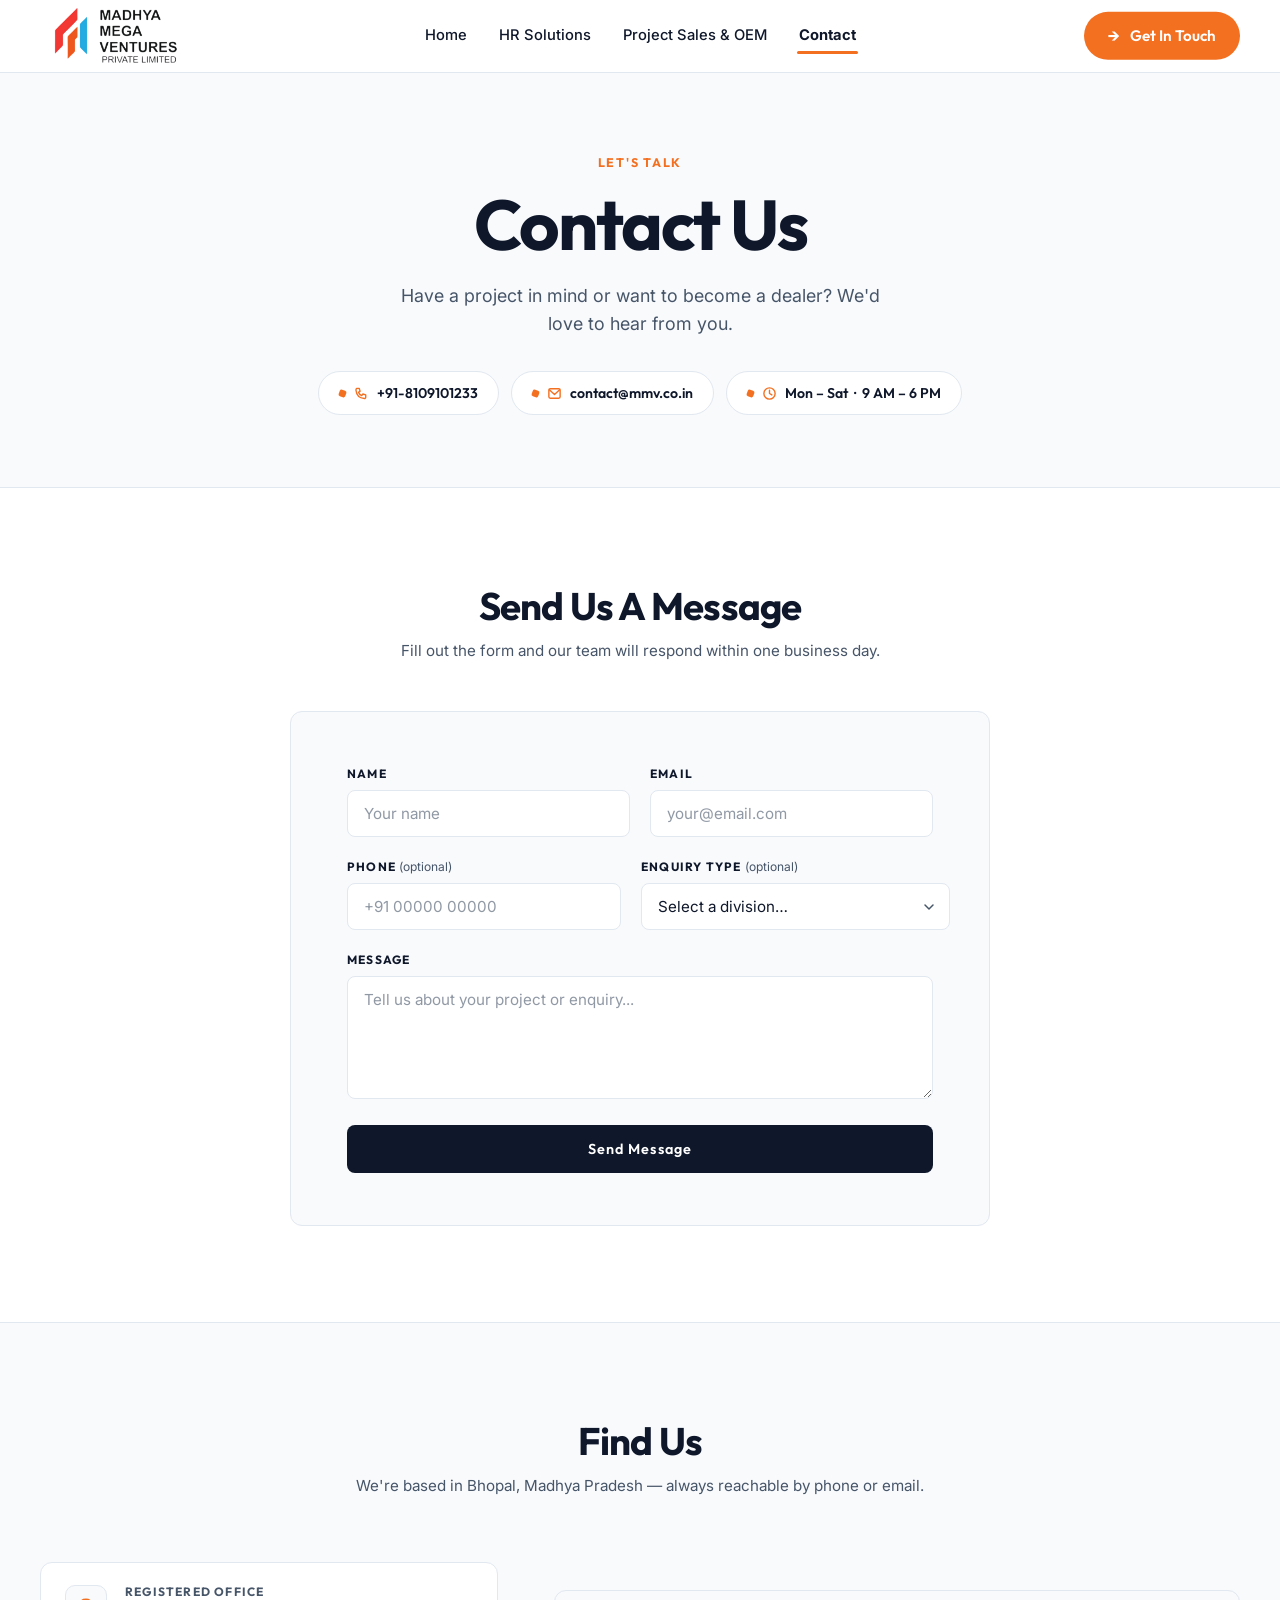
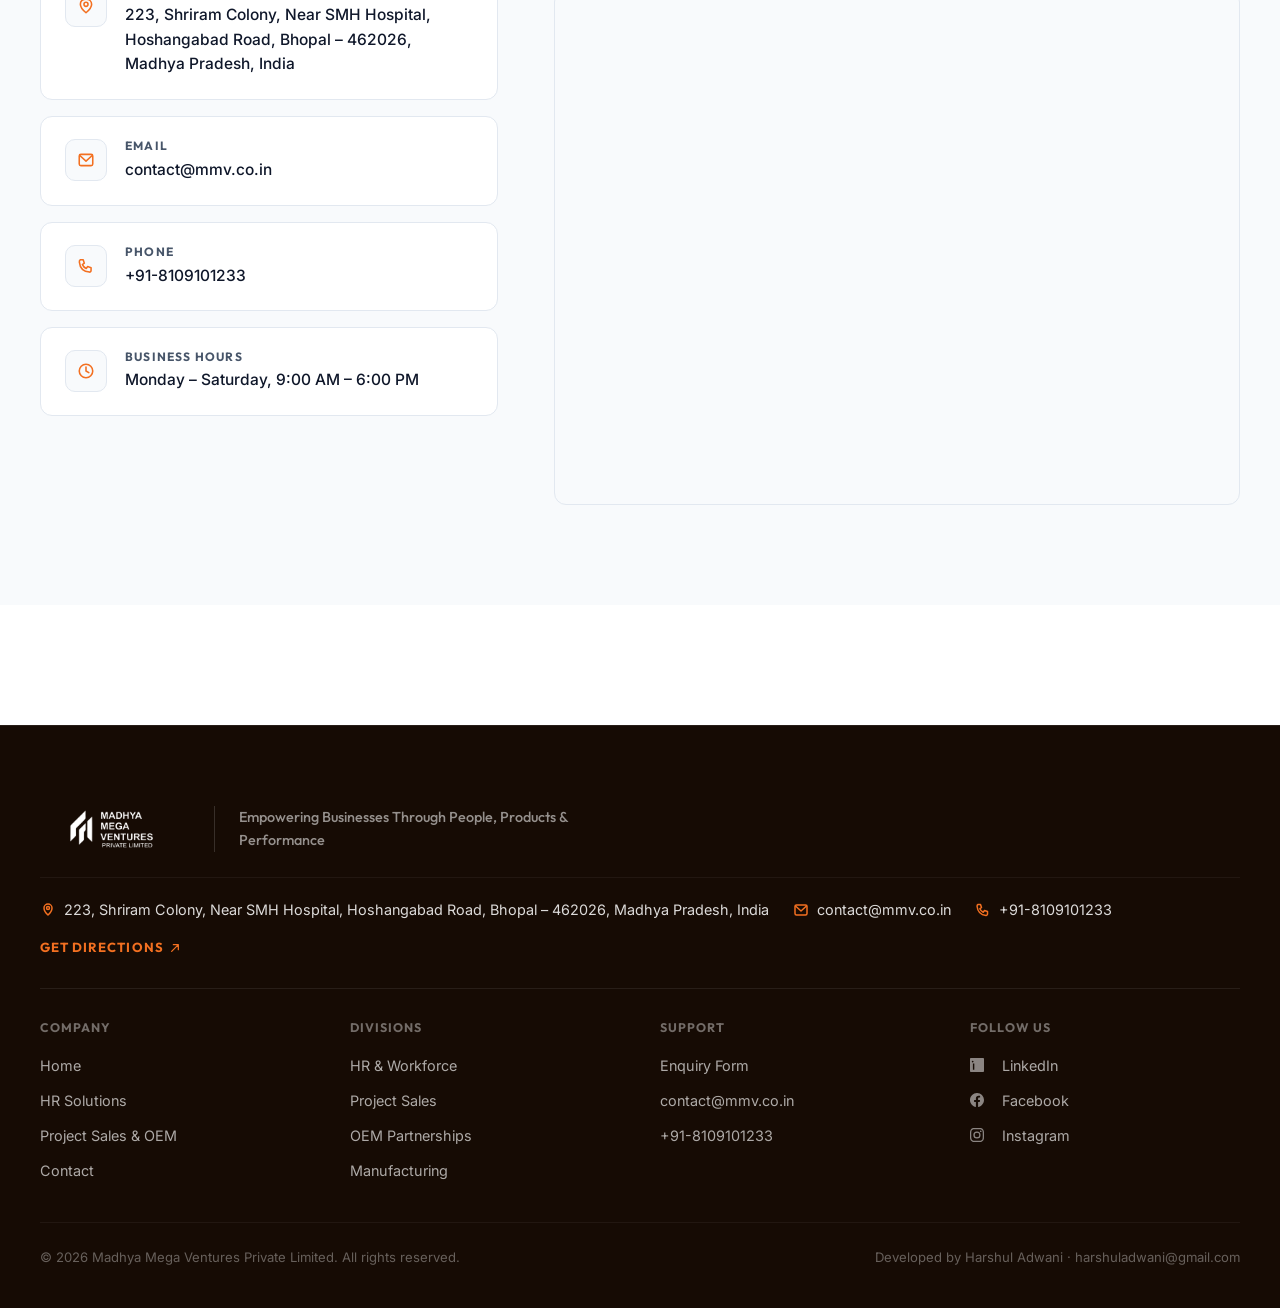
==== commit 5ee5fccb: "fixed bugs" ====
--- a/Contact.html
+++ b/Contact.html
@@ -12,11 +12,11 @@
   <meta name="robots" content="index, follow" />
 
   <!-- Canonical -->
-  <link rel="canonical" href="https://www.mmvpl.in/Contact.html" />
+  <link rel="canonical" href="https://www.mmvpl.in/contact.html" />
 
   <!-- Open Graph / Facebook -->
   <meta property="og:type" content="website" />
-  <meta property="og:url" content="https://www.mmvpl.in/Contact.html" />
+  <meta property="og:url" content="https://www.mmvpl.in/contact.html" />
   <meta property="og:title" content="Contact Us | MMVPL — Bhopal, Madhya Pradesh" />
   <meta property="og:description" content="Reach out to Madhya Mega Ventures Pvt Ltd for HR &amp; staffing, electrical project sales, OEM procurement, or manufacturing enquiries. Startup India &amp; MSME registered." />
   <meta property="og:image" content="https://www.mmvpl.in/images/og-contact.jpg" />
@@ -71,29 +71,29 @@
   <header class="site-header">
     <nav class="nav" aria-label="Primary">
       <a href="index.html" class="brand" aria-label="MMVPL home">
-        <img class="brand-mark" src="images/logo-full.png" alt="MMVPL logo" />
+        <img class="brand-mark" src="images/logo-full.png" alt="MMVPL logo" width="160" height="44" loading="eager" />
       </a>
-      <ul class="nav-links">
+      <ul class="nav-links" role="list">
         <li><a href="index.html">Home</a></li>
-        <li><a href="hr-solutions.html">Hr Solutions</a></li>
-        <li><a href="project-sales-oem.html">Project Sales &amp; Oem</a></li>
-        <li><a href="Contact.html" aria-current="page">Contact</a></li>
+        <li><a href="hr-solutions.html">HR Solutions</a></li>
+        <li><a href="project-sales-oem.html">Project Sales &amp; OEM</a></li>
+        <li><a href="contact.html" aria-current="page">Contact</a></li>
       </ul>
-      <a href="Contact.html" class="btn btn-accent nav-cta">
+      <a href="contact.html" class="btn btn-accent nav-cta">
         <span class="btn-arrow" aria-hidden="true">→</span>
         Get In Touch
       </a>
-      <button class="nav-toggle" aria-label="Open menu" aria-expanded="false">
+      <button class="nav-toggle" aria-label="Open menu" aria-expanded="false" aria-controls="nav-drawer">
         <svg viewBox="0 0 18 18" fill="none"><path d="M2 5h14M2 9h14M2 13h14" stroke="currentColor" stroke-width="1.6" stroke-linecap="round"/></svg>
       </button>
-      <div class="nav-drawer">
-        <ul>
+      <div class="nav-drawer" id="nav-drawer" role="dialog" aria-modal="true" aria-label="Mobile navigation">
+        <ul role="list">
           <li><a href="index.html">Home</a></li>
-          <li><a href="hr-solutions.html">Hr Solutions</a></li>
-          <li><a href="project-sales-oem.html">Project Sales &amp; Oem</a></li>
-          <li><a href="Contact.html" aria-current="page">Contact</a></li>
+          <li><a href="hr-solutions.html">HR Solutions</a></li>
+          <li><a href="project-sales-oem.html">Project Sales &amp; OEM</a></li>
+          <li><a href="contact.html" aria-current="page">Contact</a></li>
         </ul>
-        <a href="Contact.html" class="btn btn-accent nav-cta">
+        <a href="contact.html" class="btn btn-accent nav-cta">
           <span class="btn-arrow" aria-hidden="true">→</span>
           Get In Touch
         </a>
@@ -251,11 +251,11 @@
     <div class="container">
       <div class="footer-top">
         <a href="index.html" class="brand" aria-label="MMVPL home">
-          <img class="brand-mark" src="images/logo-full.png" alt="MMVPL logo" style="transform:none;height:45px;width:auto;" />
+          <img class="brand-mark" src="images/logo-full.png" alt="Madhya Mega Ventures Private Limited" width="150" height="42" loading="lazy" style="transform:none;height:auto;width:150px;" />
         </a>
         <div class="tagline">Empowering Businesses Through People, Products &amp; Performance</div>
       </div>
-      <div class="footer-contact-bar">
+      <address class="footer-contact-bar" style="font-style:normal;">
         <div class="footer-contact-items">
           <div class="footer-contact-item">
             <svg viewBox="0 0 16 16" fill="none" stroke="currentColor" stroke-width="1.5" stroke-linecap="round" stroke-linejoin="round"><path d="M12 6c0 3.5-4 7-4 7s-4-3.5-4-7a4 4 0 1 1 8 0z"/><circle cx="8" cy="6" r="1.5"/></svg>
@@ -270,25 +270,25 @@
             <a href="tel:+918109101233">+91-8109101233</a>
           </div>
         </div>
-        <a href="https://maps.google.com/?q=223+Shriram+Colony+Near+SMH+Hospital+Hoshangabad+Road+Bhopal+462026" target="_blank" rel="noopener noreferrer" class="get-directions-btn">
+        <a href="https://maps.google.com/?q=223+Shriram+Colony+Near+SMH+Hospital+Hoshangabad+Road+Bhopal+462026" target="_blank" rel="noopener noreferrer" class="get-directions-btn" aria-label="Get directions to MMVPL office in Bhopal (opens Google Maps)">
           Get Directions
           <svg viewBox="0 0 12 12" fill="none" stroke="currentColor" stroke-width="1.5" style="width:10px;height:10px;"><path d="M2 10L10 2M10 2H4M10 2V8" stroke-linecap="round" stroke-linejoin="round"/></svg>
         </a>
-      </div>
+      </address>
       <hr class="footer-divider" />
       <div class="footer-cols">
         <div class="footer-col">
           <h4>Company</h4>
-          <ul>
+          <ul role="list">
             <li><a href="index.html">Home</a></li>
             <li><a href="hr-solutions.html">HR Solutions</a></li>
             <li><a href="project-sales-oem.html">Project Sales &amp; OEM</a></li>
-            <li><a href="Contact.html">Contact</a></li>
+            <li><a href="contact.html">Contact</a></li>
           </ul>
         </div>
         <div class="footer-col">
           <h4>Divisions</h4>
-          <ul>
+          <ul role="list">
             <li><a href="hr-solutions.html">HR &amp; Workforce</a></li>
             <li><a href="project-sales-oem.html">Project Sales</a></li>
             <li><a href="project-sales-oem.html">OEM Partnerships</a></li>
@@ -297,30 +297,30 @@
         </div>
         <div class="footer-col">
           <h4>Support</h4>
-          <ul>
-            <li><a href="Contact.html">Enquiry Form</a></li>
+          <ul role="list">
+            <li><a href="contact.html">Enquiry Form</a></li>
             <li><a href="mailto:contact@mmv.co.in">contact@mmv.co.in</a></li>
             <li><a href="tel:+918109101233">+91-8109101233</a></li>
           </ul>
         </div>
         <div class="footer-col">
           <h4>Follow Us</h4>
-          <ul>
+          <ul role="list">
             <li>
-              <a href="#" class="social-link">
-                <svg viewBox="0 0 16 16" fill="currentColor" style="width:14px;height:14px;margin-right:8px;display:inline-block;vertical-align:middle;"><path d="M0 1.146C0 .513.526 0 1.175 0h13.65C15.474 0 16 .513 16 1.146v13.708c0 .633-.526 1.146-1.175 1.146H1.175C.526 16 0 15.487 0 14.854V1.146zm4.943 12.248V6.169H3.3V13.39h1.643zm-1.88-8.29c.566 0 1.02-.454 1.02-1.02 0-.565-.454-1.018-1.02-1.018-.566 0-1.019.453-1.019 1.019 0 .566.453 1.02 1.019 1.02zM13.39 13.39h-1.643V10.8c0-.617-.012-1.412-.86-1.412-.86 0-.992.673-.992 1.368v2.634H8.252V6.169h1.578v.981h.022c.22-.416.757-.854 1.554-.854 1.663 0 1.97 1.095 1.97 2.518v4.576z"/></svg>
+              <a href="https://www.linkedin.com/company/mmvpl" class="social-link" target="_blank" rel="noopener noreferrer" aria-label="MMVPL on LinkedIn (opens in new tab)">
+                <svg viewBox="0 0 16 16" fill="currentColor" style="width:14px;height:14px;margin-right:8px;display:inline-block;vertical-align:middle;" aria-hidden="true"><path d="M0 1.146C0 .513.526 0 1.175 0h13.65C15.474 0 16 .513 16 1.146v13.708c0 .633-.526 1.146-1.175 1.146H1.175C.526 16 0 15.487 0 14.854V1.146zm4.943 12.248V6.169H3.3V13.39h1.643zm-1.88-8.29c.566 0 1.02-.454 1.02-1.02 0-.565-.454-1.018-1.02-1.018-.566 0-1.019.453-1.019 1.019 0 .566.453 1.02 1.019 1.02zM13.39 13.39h-1.643V10.8c0-.617-.012-1.412-.86-1.412-.86 0-.992.673-.992 1.368v2.634H8.252V6.169h1.578v.981h.022c.22-.416.757-.854 1.554-.854 1.663 0 1.97 1.095 1.97 2.518v4.576z"/></svg>
                 <span>LinkedIn</span>
               </a>
             </li>
             <li>
-              <a href="#" class="social-link">
-                <svg viewBox="0 0 16 16" fill="currentColor" style="width:14px;height:14px;margin-right:8px;display:inline-block;vertical-align:middle;"><path d="M16 8.049c0-4.446-3.582-8.05-8-8.05C3.58 0-.02 3.603-.02 8.05c0 4.017 2.926 7.347 6.75 7.951v-5.625h-2.03V8.05H6.73V6.275c0-2.017 1.194-3.136 3.028-3.136.878 0 1.8.158 1.8.158v1.97h-1.009c-.993 0-1.303.621-1.303 1.258v1.51h2.218l-.354 2.326H9.25V16c3.824-.604 6.75-3.934 6.75-7.951z"/></svg>
+              <a href="https://www.facebook.com/mmvpl" class="social-link" target="_blank" rel="noopener noreferrer" aria-label="MMVPL on Facebook (opens in new tab)">
+                <svg viewBox="0 0 16 16" fill="currentColor" style="width:14px;height:14px;margin-right:8px;display:inline-block;vertical-align:middle;" aria-hidden="true"><path d="M16 8.049c0-4.446-3.582-8.05-8-8.05C3.58 0-.02 3.603-.02 8.05c0 4.017 2.926 7.347 6.75 7.951v-5.625h-2.03V8.05H6.73V6.275c0-2.017 1.194-3.136 3.028-3.136.878 0 1.8.158 1.8.158v1.97h-1.009c-.993 0-1.303.621-1.303 1.258v1.51h2.218l-.354 2.326H9.25V16c3.824-.604 6.75-3.934 6.75-7.951z"/></svg>
                 <span>Facebook</span>
               </a>
             </li>
             <li>
-              <a href="#" class="social-link">
-                <svg viewBox="0 0 16 16" fill="currentColor" style="width:14px;height:14px;margin-right:8px;display:inline-block;vertical-align:middle;"><path d="M8 0C5.829 0 5.556.01 4.703.048 3.85.088 3.269.222 2.76.42a3.917 3.917 0 0 0-1.417.923A3.917 3.917 0 0 0 .42 2.76C.222 3.268.087 3.85.048 4.7.01 5.555 0 5.827 0 8.001c0 2.172.01 2.444.048 3.297.04.852.174 1.433.372 1.942.205.526.478.972.923 1.417.444.445.89.719 1.416.923.51.198 1.09.333 1.942.372C5.555 15.99 5.827 16 8 16s2.444-.01 3.298-.048c.851-.04 1.434-.174 1.943-.372a3.916 3.916 0 0 0 1.416-.923c.445-.445.718-.891.923-1.417.197-.509.332-1.09.372-1.942C15.99 10.445 16 10.173 16 8s-.01-2.445-.048-3.299c-.04-.851-.175-1.433-.372-1.941a3.926 3.926 0 0 0-.923-1.417A3.911 3.911 0 0 0 13.24.42c-.51-.198-1.092-.333-1.943-.372C10.443.01 10.172 0 7.998 0h.003zm-.717 1.442h.718c2.136 0 2.389.007 3.232.046.78.035 1.204.166 1.486.275.373.145.64.319.92.599.28.28.453.546.598.92.11.281.24.705.275 1.485.039.843.047 1.096.047 3.231s-.008 2.389-.047 3.232c-.035.78-.166 1.203-.275 1.485a2.47 2.47 0 0 1-.599.919c-.28.28-.546.453-.92.598-.28.11-.704.24-1.485.276-.843.038-1.096.047-3.232.047s-2.39-.009-3.233-.047c-.78-.036-1.203-.166-1.485-.276a2.478 2.478 0 0 1-.92-.598 2.48 2.48 0 0 1-.6-.92c-.109-.281-.24-.705-.275-1.485-.038-.843-.046-1.096-.046-3.233 0-2.136.008-2.388.046-3.231.036-.78.166-1.204.276-1.486.145-.373.319-.64.599-.92.28-.28.546-.453.92-.598.282-.11.705-.24 1.485-.276.738-.034 1.024-.044 2.515-.045v.002zm4.988 1.328a.96.96 0 1 0 0 1.92.96.96 0 0 0 0-1.92zm-4.27 1.122a4.109 4.109 0 1 0 0 8.217 4.109 4.109 0 0 0 0-8.217zm0 1.441a2.667 2.667 0 1 1 0 5.334 2.667 2.667 0 0 1 0-5.334z"/></svg>
+              <a href="https://www.instagram.com/mmvpl" class="social-link" target="_blank" rel="noopener noreferrer" aria-label="MMVPL on Instagram (opens in new tab)">
+                <svg viewBox="0 0 16 16" fill="currentColor" style="width:14px;height:14px;margin-right:8px;display:inline-block;vertical-align:middle;" aria-hidden="true"><path d="M8 0C5.829 0 5.556.01 4.703.048 3.85.088 3.269.222 2.76.42a3.917 3.917 0 0 0-1.417.923A3.917 3.917 0 0 0 .42 2.76C.222 3.268.087 3.85.048 4.7.01 5.555 0 5.827 0 8.001c0 2.172.01 2.444.048 3.297.04.852.174 1.433.372 1.942.205.526.478.972.923 1.417.444.445.89.719 1.416.923.51.198 1.09.333 1.942.372C5.555 15.99 5.827 16 8 16s2.444-.01 3.298-.048c.851-.04 1.434-.174 1.943-.372a3.916 3.916 0 0 0 1.416-.923c.445-.445.718-.891.923-1.417.197-.509.332-1.09.372-1.942C15.99 10.445 16 10.173 16 8s-.01-2.445-.048-3.299c-.04-.851-.175-1.433-.372-1.941a3.926 3.926 0 0 0-.923-1.417A3.911 3.911 0 0 0 13.24.42c-.51-.198-1.092-.333-1.943-.372C10.443.01 10.172 0 7.998 0h.003zm-.717 1.442h.718c2.136 0 2.389.007 3.232.046.78.035 1.204.166 1.486.275.373.145.64.319.92.599.28.28.453.546.598.92.11.281.24.705.275 1.485.039.843.047 1.096.047 3.231s-.008 2.389-.047 3.232c-.035.78-.166 1.203-.275 1.485a2.47 2.47 0 0 1-.599.919c-.28.28-.546.453-.92.598-.28.11-.704.24-1.485.276-.843.038-1.096.047-3.232.047s-2.39-.009-3.233-.047c-.78-.036-1.203-.166-1.485-.276a2.478 2.478 0 0 1-.92-.598 2.48 2.48 0 0 1-.6-.92c-.109-.281-.24-.705-.275-1.485-.038-.843-.046-1.096-.046-3.233 0-2.136.008-2.388.046-3.231.036-.78.166-1.204.276-1.486.145-.373.319-.64.599-.92.28-.28.546-.453.92-.598.282-.11.705-.24 1.485-.276.738-.034 1.024-.044 2.515-.045v.002zm4.988 1.328a.96.96 0 1 0 0 1.92.96.96 0 0 0 0-1.92zm-4.27 1.122a4.109 4.109 0 1 0 0 8.217 4.109 4.109 0 0 0 0-8.217zm0 1.441a2.667 2.667 0 1 1 0 5.334 2.667 2.667 0 0 1 0-5.334z"/></svg>
                 <span>Instagram</span>
               </a>
             </li>
@@ -335,6 +335,5 @@
   </footer>
 
   <script src="script.js"></script>
-  <script src="contact-page.js"></script>
 </body>
 </html>
--- a/contact-page.css
+++ b/contact-page.css
@@ -267,4 +267,4 @@
 @media (max-width: 640px) {
   .form-panel { padding: 32px 24px; }
   .form-row-split { grid-template-columns: 1fr; }
-}
+}
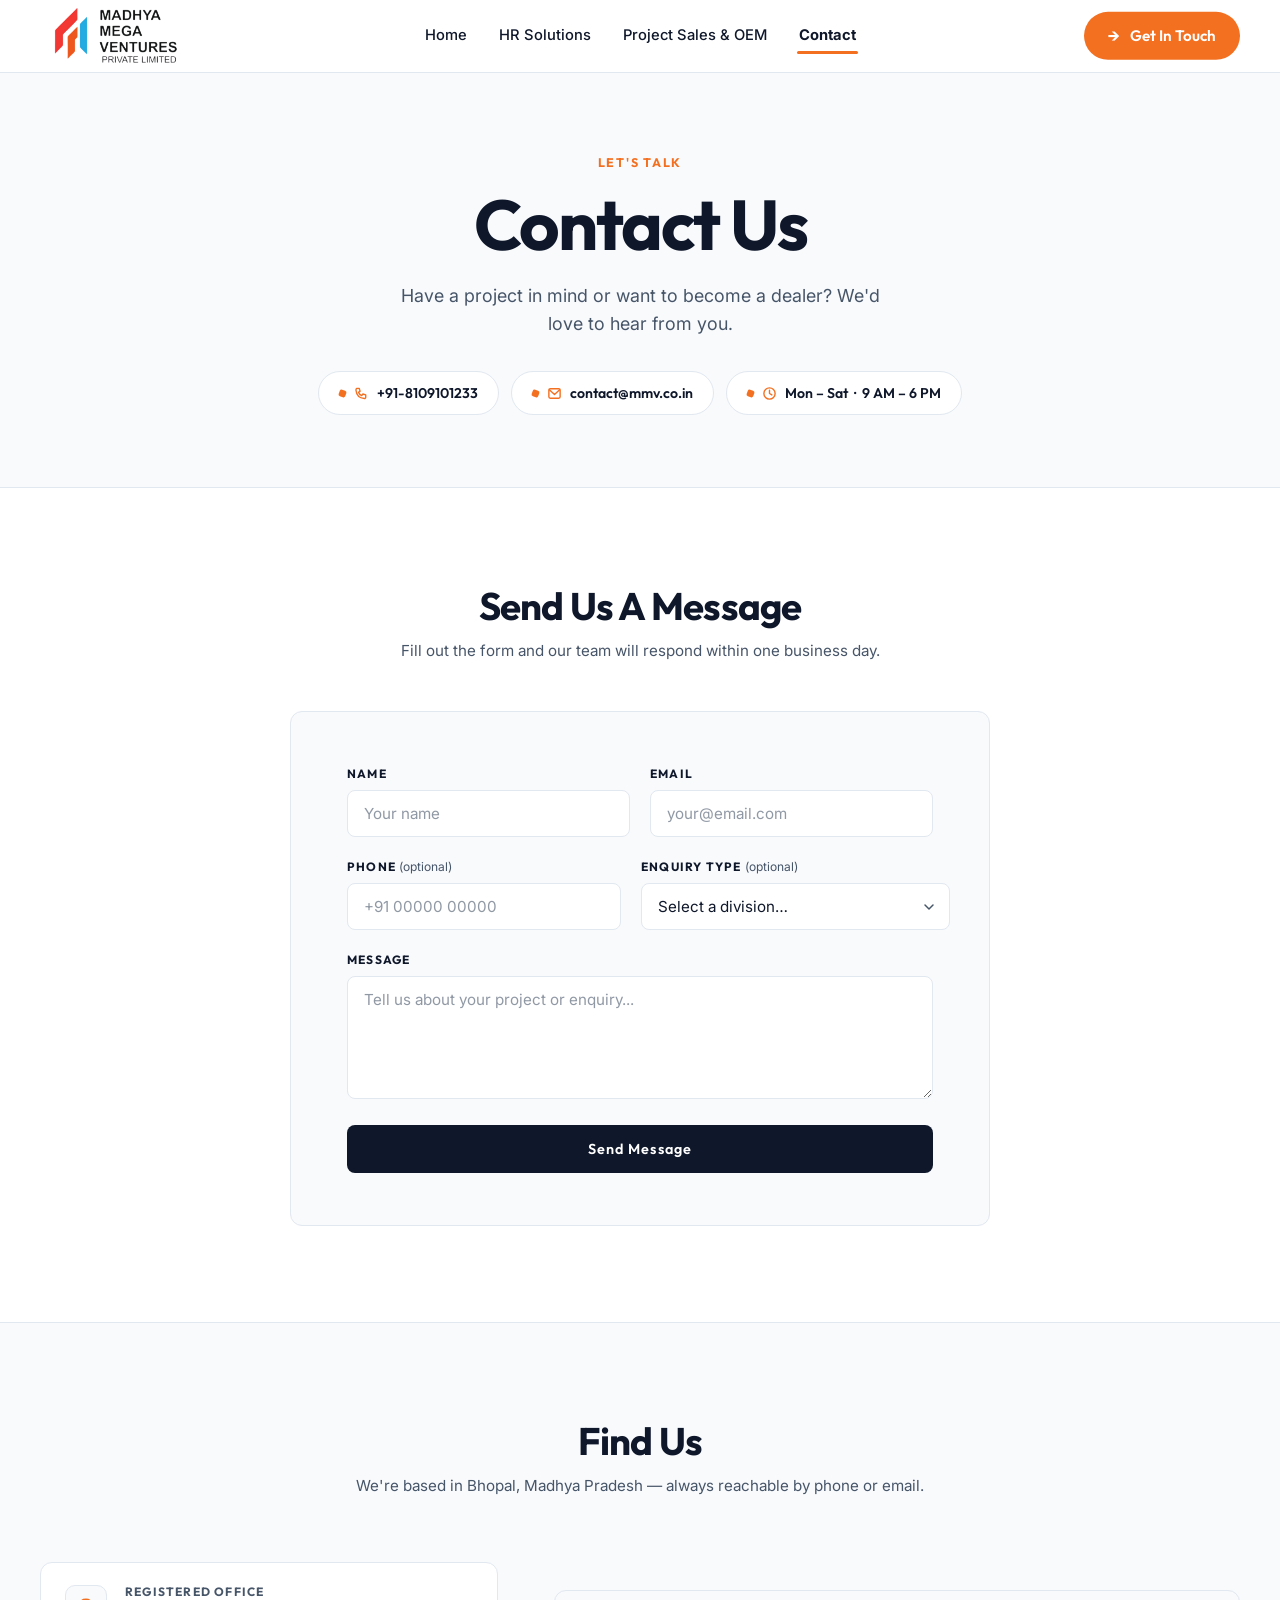
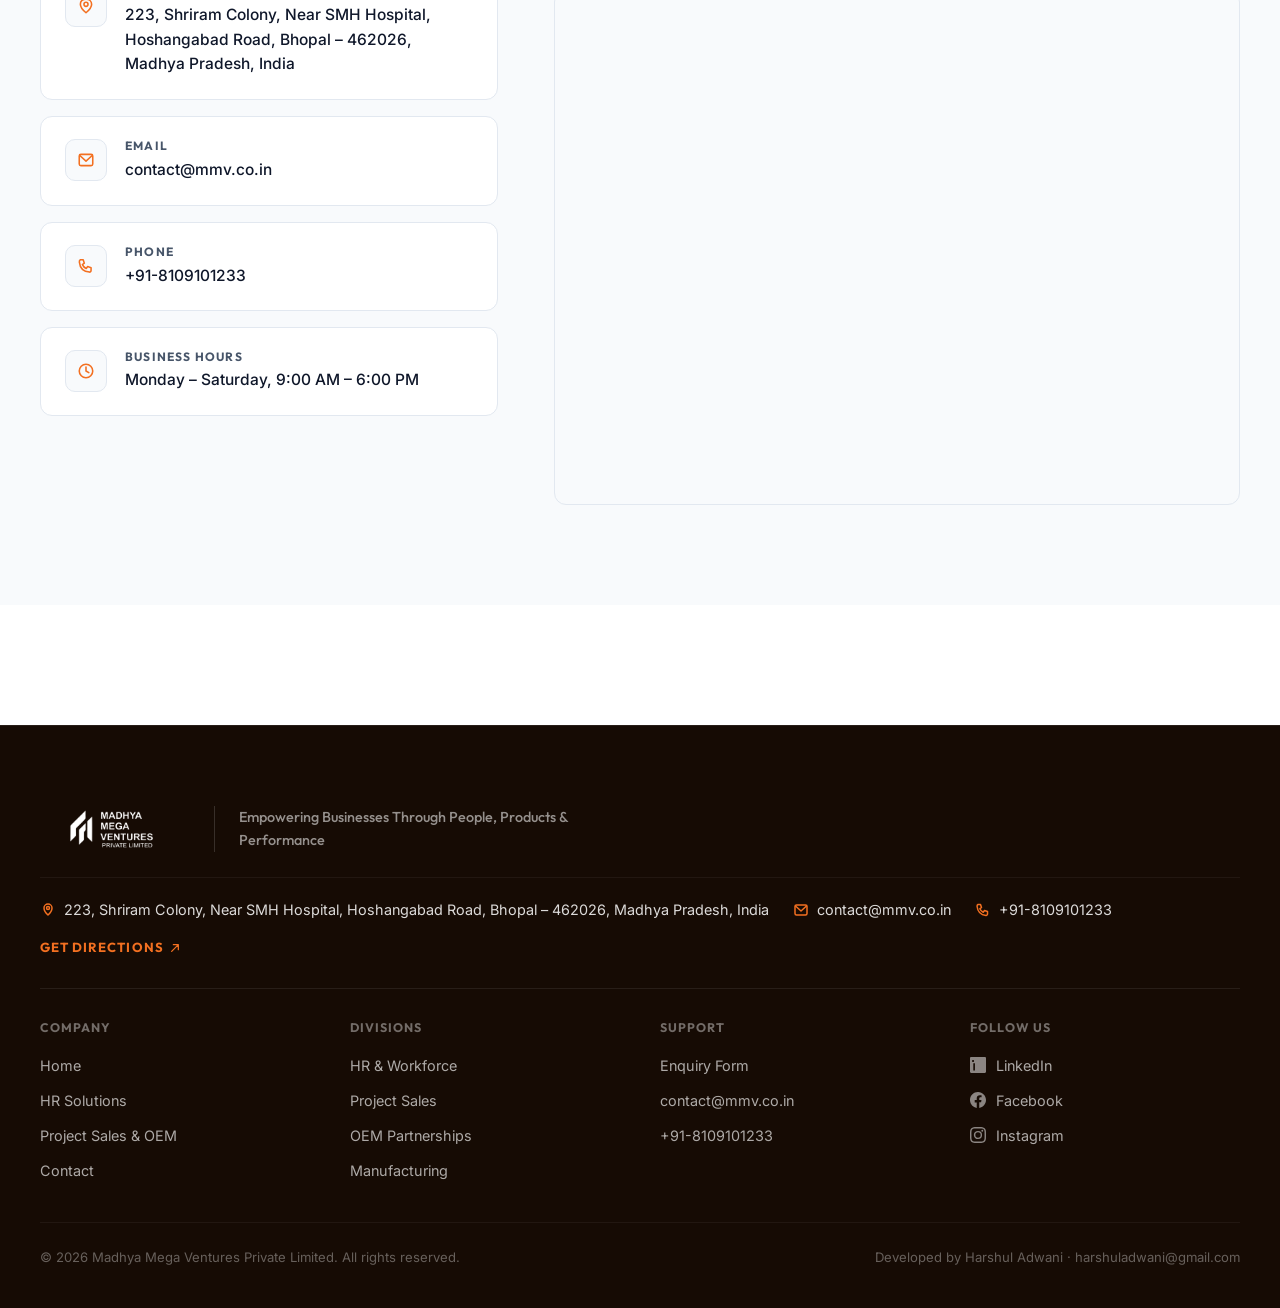
==== commit d6cb8d70: "idk" ====
--- a/Contact.html
+++ b/Contact.html
@@ -12,21 +12,21 @@
   <meta name="robots" content="index, follow" />
 
   <!-- Canonical -->
-  <link rel="canonical" href="https://www.mmvpl.in/contact.html" />
+  <link rel="canonical" href="https://mmv.co.in/contact.html" />
 
   <!-- Open Graph / Facebook -->
   <meta property="og:type" content="website" />
-  <meta property="og:url" content="https://www.mmvpl.in/contact.html" />
+  <meta property="og:url" content="https://mmv.co.in/contact.html" />
   <meta property="og:title" content="Contact Us | MMVPL — Bhopal, Madhya Pradesh" />
   <meta property="og:description" content="Reach out to Madhya Mega Ventures Pvt Ltd for HR &amp; staffing, electrical project sales, OEM procurement, or manufacturing enquiries. Startup India &amp; MSME registered." />
-  <meta property="og:image" content="https://www.mmvpl.in/images/og-contact.jpg" />
+  <meta property="og:image" content="https://mmv.co.in/images/og-contact.jpg" />
   <meta property="og:site_name" content="Madhya Mega Ventures Private Limited" />
 
   <!-- Twitter Card -->
   <meta name="twitter:card" content="summary_large_image" />
   <meta name="twitter:title" content="Contact Us | MMVPL — Bhopal, Madhya Pradesh" />
   <meta name="twitter:description" content="Reach out to MMVPL for HR &amp; staffing, electrical project sales, OEM procurement, or manufacturing enquiries." />
-  <meta name="twitter:image" content="https://www.mmvpl.in/images/og-contact.jpg" />
+  <meta name="twitter:image" content="https://mmv.co.in/images/og-contact.jpg" />
 
   <!-- Schema.org structured data -->
   <script type="application/ld+json">
@@ -35,8 +35,8 @@
     "@type": "ProfessionalService",
     "name": "Madhya Mega Ventures Private Limited",
     "alternateName": "MMVPL",
-    "url": "https://www.mmvpl.in",
-    "logo": "https://www.mmvpl.in/images/logo-full.png",
+    "url": "https://mmv.co.in",
+    "logo": "https://mmv.co.in/images/logo-full.png",
     "description": "Startup India recognised &amp; MSME registered company offering HR &amp; workforce solutions, electrical project sales, OEM partnerships and manufacturing in Bhopal, Madhya Pradesh.",
     "address": {
       "@type": "PostalAddress",
@@ -58,6 +58,12 @@
     }
   }
   </script>
+
+  <!-- Favicon -->
+  <link rel="icon" type="image/png" sizes="32x32" href="images/favicon.png" />
+  <link rel="icon" type="image/png" sizes="16x16" href="images/favicon.png" />
+  <link rel="apple-touch-icon" sizes="180x180" href="images/apple-touch-icon.png" />
+  <meta name="theme-color" content="#F0871E" />
 
   <link rel="preconnect" href="https://fonts.googleapis.com">
   <link rel="preconnect" href="https://fonts.gstatic.com" crossorigin>
@@ -109,7 +115,7 @@
     <section class="contact-hero">
       <div class="container">
         <p class="contact-eyebrow">Let's Talk</p>
-        <h1 class="section-heading" style="text-align:center; border-left:none; padding-left:0; border-bottom:none;">Contact Us</h1>
+        <h1 class="section-heading">Contact Us</h1>
         <p class="lede">Have a project in mind or want to become a dealer? We'd love to hear from you.</p>
         <div class="hero-chips">
           <a href="tel:+918109101233" class="chip">
@@ -120,7 +126,7 @@
             <svg viewBox="0 0 16 16" fill="none" stroke="currentColor" stroke-width="1.5" stroke-linecap="round" stroke-linejoin="round"><rect x="2" y="3" width="12" height="10" rx="1.5"/><path d="M2.5 4L8 9L13.5 4"/></svg>
             contact@mmv.co.in
           </a>
-          <span class="chip" style="cursor:default; pointer-events:none;">
+          <span class="chip chip-static">
             <svg viewBox="0 0 16 16" fill="none" stroke="currentColor" stroke-width="1.5" stroke-linecap="round" stroke-linejoin="round"><circle cx="8" cy="8" r="6"/><path d="M8 4.5V8L10.5 9.5"/></svg>
             Mon – Sat &nbsp;·&nbsp; 9 AM – 6 PM
           </span>
@@ -251,11 +257,11 @@
     <div class="container">
       <div class="footer-top">
         <a href="index.html" class="brand" aria-label="MMVPL home">
-          <img class="brand-mark" src="images/logo-full.png" alt="Madhya Mega Ventures Private Limited" width="150" height="42" loading="lazy" style="transform:none;height:auto;width:150px;" />
+          <img class="brand-mark" src="images/logo-full.png" alt="Madhya Mega Ventures Private Limited" width="150" height="42" loading="lazy" />
         </a>
         <div class="tagline">Empowering Businesses Through People, Products &amp; Performance</div>
       </div>
-      <address class="footer-contact-bar" style="font-style:normal;">
+      <address class="footer-contact-bar">
         <div class="footer-contact-items">
           <div class="footer-contact-item">
             <svg viewBox="0 0 16 16" fill="none" stroke="currentColor" stroke-width="1.5" stroke-linecap="round" stroke-linejoin="round"><path d="M12 6c0 3.5-4 7-4 7s-4-3.5-4-7a4 4 0 1 1 8 0z"/><circle cx="8" cy="6" r="1.5"/></svg>
@@ -272,7 +278,7 @@
         </div>
         <a href="https://maps.google.com/?q=223+Shriram+Colony+Near+SMH+Hospital+Hoshangabad+Road+Bhopal+462026" target="_blank" rel="noopener noreferrer" class="get-directions-btn" aria-label="Get directions to MMVPL office in Bhopal (opens Google Maps)">
           Get Directions
-          <svg viewBox="0 0 12 12" fill="none" stroke="currentColor" stroke-width="1.5" style="width:10px;height:10px;"><path d="M2 10L10 2M10 2H4M10 2V8" stroke-linecap="round" stroke-linejoin="round"/></svg>
+          <svg viewBox="0 0 12 12" fill="none" stroke="currentColor" stroke-width="1.5"><path d="M2 10L10 2M10 2H4M10 2V8" stroke-linecap="round" stroke-linejoin="round"/></svg>
         </a>
       </address>
       <hr class="footer-divider" />
@@ -308,19 +314,19 @@
           <ul role="list">
             <li>
               <a href="https://www.linkedin.com/company/mmvpl" class="social-link" target="_blank" rel="noopener noreferrer" aria-label="MMVPL on LinkedIn (opens in new tab)">
-                <svg viewBox="0 0 16 16" fill="currentColor" style="width:14px;height:14px;margin-right:8px;display:inline-block;vertical-align:middle;" aria-hidden="true"><path d="M0 1.146C0 .513.526 0 1.175 0h13.65C15.474 0 16 .513 16 1.146v13.708c0 .633-.526 1.146-1.175 1.146H1.175C.526 16 0 15.487 0 14.854V1.146zm4.943 12.248V6.169H3.3V13.39h1.643zm-1.88-8.29c.566 0 1.02-.454 1.02-1.02 0-.565-.454-1.018-1.02-1.018-.566 0-1.019.453-1.019 1.019 0 .566.453 1.02 1.019 1.02zM13.39 13.39h-1.643V10.8c0-.617-.012-1.412-.86-1.412-.86 0-.992.673-.992 1.368v2.634H8.252V6.169h1.578v.981h.022c.22-.416.757-.854 1.554-.854 1.663 0 1.97 1.095 1.97 2.518v4.576z"/></svg>
+                <svg viewBox="0 0 16 16" fill="currentColor" aria-hidden="true"><path d="M0 1.146C0 .513.526 0 1.175 0h13.65C15.474 0 16 .513 16 1.146v13.708c0 .633-.526 1.146-1.175 1.146H1.175C.526 16 0 15.487 0 14.854V1.146zm4.943 12.248V6.169H3.3V13.39h1.643zm-1.88-8.29c.566 0 1.02-.454 1.02-1.02 0-.565-.454-1.018-1.02-1.018-.566 0-1.019.453-1.019 1.019 0 .566.453 1.02 1.019 1.02zM13.39 13.39h-1.643V10.8c0-.617-.012-1.412-.86-1.412-.86 0-.992.673-.992 1.368v2.634H8.252V6.169h1.578v.981h.022c.22-.416.757-.854 1.554-.854 1.663 0 1.97 1.095 1.97 2.518v4.576z"/></svg>
                 <span>LinkedIn</span>
               </a>
             </li>
             <li>
               <a href="https://www.facebook.com/mmvpl" class="social-link" target="_blank" rel="noopener noreferrer" aria-label="MMVPL on Facebook (opens in new tab)">
-                <svg viewBox="0 0 16 16" fill="currentColor" style="width:14px;height:14px;margin-right:8px;display:inline-block;vertical-align:middle;" aria-hidden="true"><path d="M16 8.049c0-4.446-3.582-8.05-8-8.05C3.58 0-.02 3.603-.02 8.05c0 4.017 2.926 7.347 6.75 7.951v-5.625h-2.03V8.05H6.73V6.275c0-2.017 1.194-3.136 3.028-3.136.878 0 1.8.158 1.8.158v1.97h-1.009c-.993 0-1.303.621-1.303 1.258v1.51h2.218l-.354 2.326H9.25V16c3.824-.604 6.75-3.934 6.75-7.951z"/></svg>
+                <svg viewBox="0 0 16 16" fill="currentColor" aria-hidden="true"><path d="M16 8.049c0-4.446-3.582-8.05-8-8.05C3.58 0-.02 3.603-.02 8.05c0 4.017 2.926 7.347 6.75 7.951v-5.625h-2.03V8.05H6.73V6.275c0-2.017 1.194-3.136 3.028-3.136.878 0 1.8.158 1.8.158v1.97h-1.009c-.993 0-1.303.621-1.303 1.258v1.51h2.218l-.354 2.326H9.25V16c3.824-.604 6.75-3.934 6.75-7.951z"/></svg>
                 <span>Facebook</span>
               </a>
             </li>
             <li>
               <a href="https://www.instagram.com/mmvpl" class="social-link" target="_blank" rel="noopener noreferrer" aria-label="MMVPL on Instagram (opens in new tab)">
-                <svg viewBox="0 0 16 16" fill="currentColor" style="width:14px;height:14px;margin-right:8px;display:inline-block;vertical-align:middle;" aria-hidden="true"><path d="M8 0C5.829 0 5.556.01 4.703.048 3.85.088 3.269.222 2.76.42a3.917 3.917 0 0 0-1.417.923A3.917 3.917 0 0 0 .42 2.76C.222 3.268.087 3.85.048 4.7.01 5.555 0 5.827 0 8.001c0 2.172.01 2.444.048 3.297.04.852.174 1.433.372 1.942.205.526.478.972.923 1.417.444.445.89.719 1.416.923.51.198 1.09.333 1.942.372C5.555 15.99 5.827 16 8 16s2.444-.01 3.298-.048c.851-.04 1.434-.174 1.943-.372a3.916 3.916 0 0 0 1.416-.923c.445-.445.718-.891.923-1.417.197-.509.332-1.09.372-1.942C15.99 10.445 16 10.173 16 8s-.01-2.445-.048-3.299c-.04-.851-.175-1.433-.372-1.941a3.926 3.926 0 0 0-.923-1.417A3.911 3.911 0 0 0 13.24.42c-.51-.198-1.092-.333-1.943-.372C10.443.01 10.172 0 7.998 0h.003zm-.717 1.442h.718c2.136 0 2.389.007 3.232.046.78.035 1.204.166 1.486.275.373.145.64.319.92.599.28.28.453.546.598.92.11.281.24.705.275 1.485.039.843.047 1.096.047 3.231s-.008 2.389-.047 3.232c-.035.78-.166 1.203-.275 1.485a2.47 2.47 0 0 1-.599.919c-.28.28-.546.453-.92.598-.28.11-.704.24-1.485.276-.843.038-1.096.047-3.232.047s-2.39-.009-3.233-.047c-.78-.036-1.203-.166-1.485-.276a2.478 2.478 0 0 1-.92-.598 2.48 2.48 0 0 1-.6-.92c-.109-.281-.24-.705-.275-1.485-.038-.843-.046-1.096-.046-3.233 0-2.136.008-2.388.046-3.231.036-.78.166-1.204.276-1.486.145-.373.319-.64.599-.92.28-.28.546-.453.92-.598.282-.11.705-.24 1.485-.276.738-.034 1.024-.044 2.515-.045v.002zm4.988 1.328a.96.96 0 1 0 0 1.92.96.96 0 0 0 0-1.92zm-4.27 1.122a4.109 4.109 0 1 0 0 8.217 4.109 4.109 0 0 0 0-8.217zm0 1.441a2.667 2.667 0 1 1 0 5.334 2.667 2.667 0 0 1 0-5.334z"/></svg>
+                <svg viewBox="0 0 16 16" fill="currentColor" aria-hidden="true"><path d="M8 0C5.829 0 5.556.01 4.703.048 3.85.088 3.269.222 2.76.42a3.917 3.917 0 0 0-1.417.923A3.917 3.917 0 0 0 .42 2.76C.222 3.268.087 3.85.048 4.7.01 5.555 0 5.827 0 8.001c0 2.172.01 2.444.048 3.297.04.852.174 1.433.372 1.942.205.526.478.972.923 1.417.444.445.89.719 1.416.923.51.198 1.09.333 1.942.372C5.555 15.99 5.827 16 8 16s2.444-.01 3.298-.048c.851-.04 1.434-.174 1.943-.372a3.916 3.916 0 0 0 1.416-.923c.445-.445.718-.891.923-1.417.197-.509.332-1.09.372-1.942C15.99 10.445 16 10.173 16 8s-.01-2.445-.048-3.299c-.04-.851-.175-1.433-.372-1.941a3.926 3.926 0 0 0-.923-1.417A3.911 3.911 0 0 0 13.24.42c-.51-.198-1.092-.333-1.943-.372C10.443.01 10.172 0 7.998 0h.003zm-.717 1.442h.718c2.136 0 2.389.007 3.232.046.78.035 1.204.166 1.486.275.373.145.64.319.92.599.28.28.453.546.598.92.11.281.24.705.275 1.485.039.843.047 1.096.047 3.231s-.008 2.389-.047 3.232c-.035.78-.166 1.203-.275 1.485a2.47 2.47 0 0 1-.599.919c-.28.28-.546.453-.92.598-.28.11-.704.24-1.485.276-.843.038-1.096.047-3.232.047s-2.39-.009-3.233-.047c-.78-.036-1.203-.166-1.485-.276a2.478 2.478 0 0 1-.92-.598 2.48 2.48 0 0 1-.6-.92c-.109-.281-.24-.705-.275-1.485-.038-.843-.046-1.096-.046-3.233 0-2.136.008-2.388.046-3.231.036-.78.166-1.204.276-1.486.145-.373.319-.64.599-.92.28-.28.546-.453.92-.598.282-.11.705-.24 1.485-.276.738-.034 1.024-.044 2.515-.045v.002zm4.988 1.328a.96.96 0 1 0 0 1.92.96.96 0 0 0 0-1.92zm-4.27 1.122a4.109 4.109 0 1 0 0 8.217 4.109 4.109 0 0 0 0-8.217zm0 1.441a2.667 2.667 0 1 1 0 5.334 2.667 2.667 0 0 1 0-5.334z"/></svg>
                 <span>Instagram</span>
               </a>
             </li>
--- a/style.css
+++ b/style.css
@@ -131,6 +131,19 @@
   border-top: 3px solid var(--accent);
   margin-top: 0 !important;
 }
+
+/* ── Spacing utilities (replace one-off inline margin-top tweaks) ── */
+.mt-12 { margin-top: 12px; }
+.mt-14 { margin-top: 14px; }
+.mt-18 { margin-top: 18px; }
+.mt-24 { margin-top: 24px; }
+.mt-28 { margin-top: 28px; }
+
+/* Sub-heading used inside split/panel layouts (HR + Project Sales pages) */
+.split-heading { margin-top: 14px; font-size: clamp(1.9rem, 3.6vw, 2.6rem); }
+
+/* Inline flex-wrap row used for stat call-outs inside panels */
+.flex-gap-24 { display: flex; gap: 24px; flex-wrap: wrap; }
 
 p { color: var(--ink-soft); }
 
@@ -353,7 +366,7 @@
   z-index: 0;
 }
 
-.hero-geo { width: 100%; height: 100%; display: block; }
+.hero-geo { width: 100%; height: 100%; display: block; mix-blend-mode: multiply; }
 
 /* ── Hero trust badges ── */
 .hero-badges {
@@ -1057,7 +1070,7 @@
   margin-bottom: 24px;
 }
 .footer-top .brand { position: static; transform: none; color: #fff; }
-.footer-top .brand-mark { filter: brightness(0) invert(1); }
+.footer-top .brand-mark { filter: brightness(0) invert(1); transform: none; height: auto; width: 150px; }
 .footer-top .tagline {
   font-family: var(--ff-display);
   font-size: 0.9rem;
@@ -1077,6 +1090,7 @@
   padding: 20px 0;
   border-top: 1px solid rgba(255,255,255,0.05);
   font-size: 0.9rem;
+  font-style: normal;
   color: rgba(255,255,255,0.85);
 }
 .footer-contact-items { display: flex; gap: 24px; flex-wrap: wrap; align-items: center; }
@@ -1095,6 +1109,7 @@
   text-transform: uppercase;
   white-space: nowrap;
 }
+.get-directions-btn svg { width: 10px; height: 10px; }
 
 .footer-divider { border: 0; height: 1px; background: rgba(255,255,255,0.08); margin: 10px 0 32px; }
 
--- a/contact-page.css
+++ b/contact-page.css
@@ -33,6 +33,9 @@
   letter-spacing: -0.03em;
   max-width: 18ch;
   margin: 0 auto;
+  text-align: center;
+  border-left: none;
+  padding-left: 0;
 }
 .contact-hero .lede {
   margin: 20px auto 0;
@@ -63,6 +66,8 @@
 }
 .chip svg { width: 15px; height: 15px; color: var(--accent); flex-shrink: 0; }
 .chip:hover { background: var(--card); border-color: var(--accent); transform: translateY(-2px); }
+.chip-static { cursor: default; pointer-events: none; }
+.chip-static:hover { background: var(--bg); border-color: var(--line); transform: none; }
 
 /* ── Section 1: Form (centred) ── */
 .form-section {
